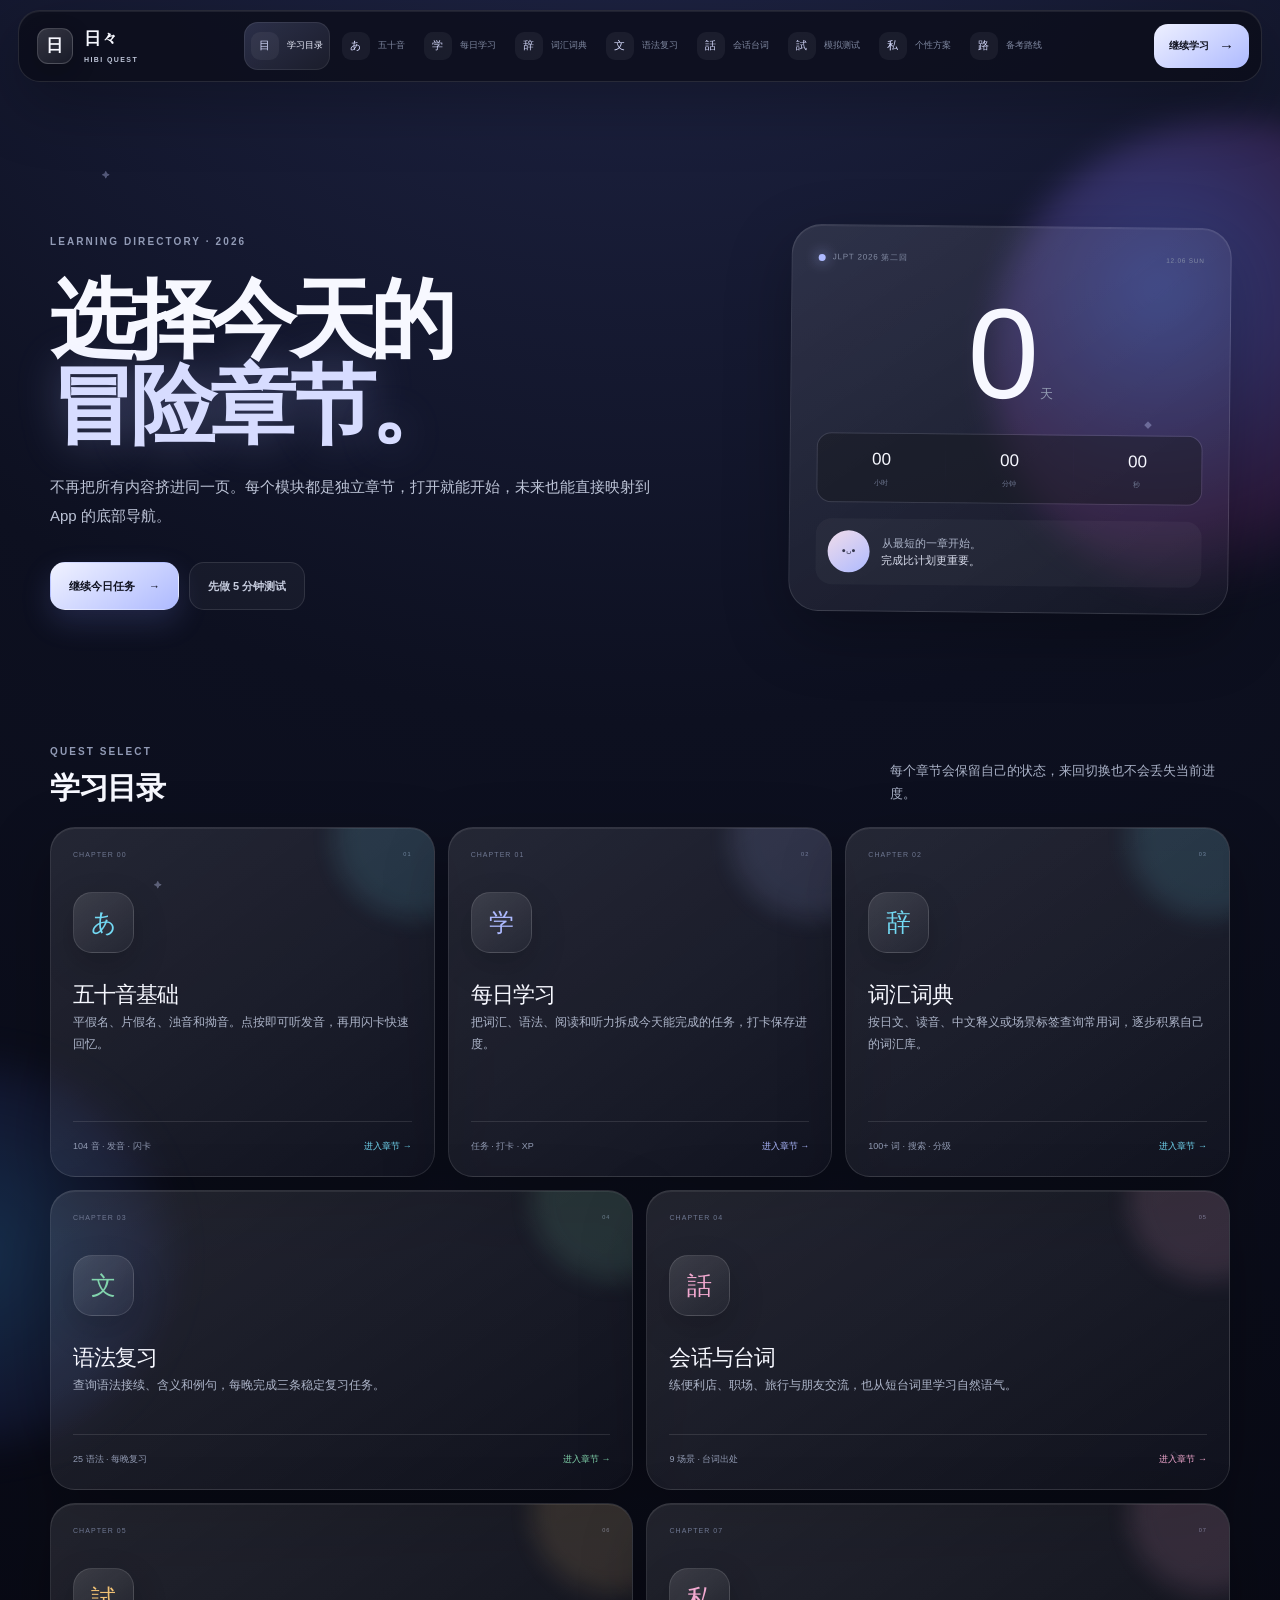
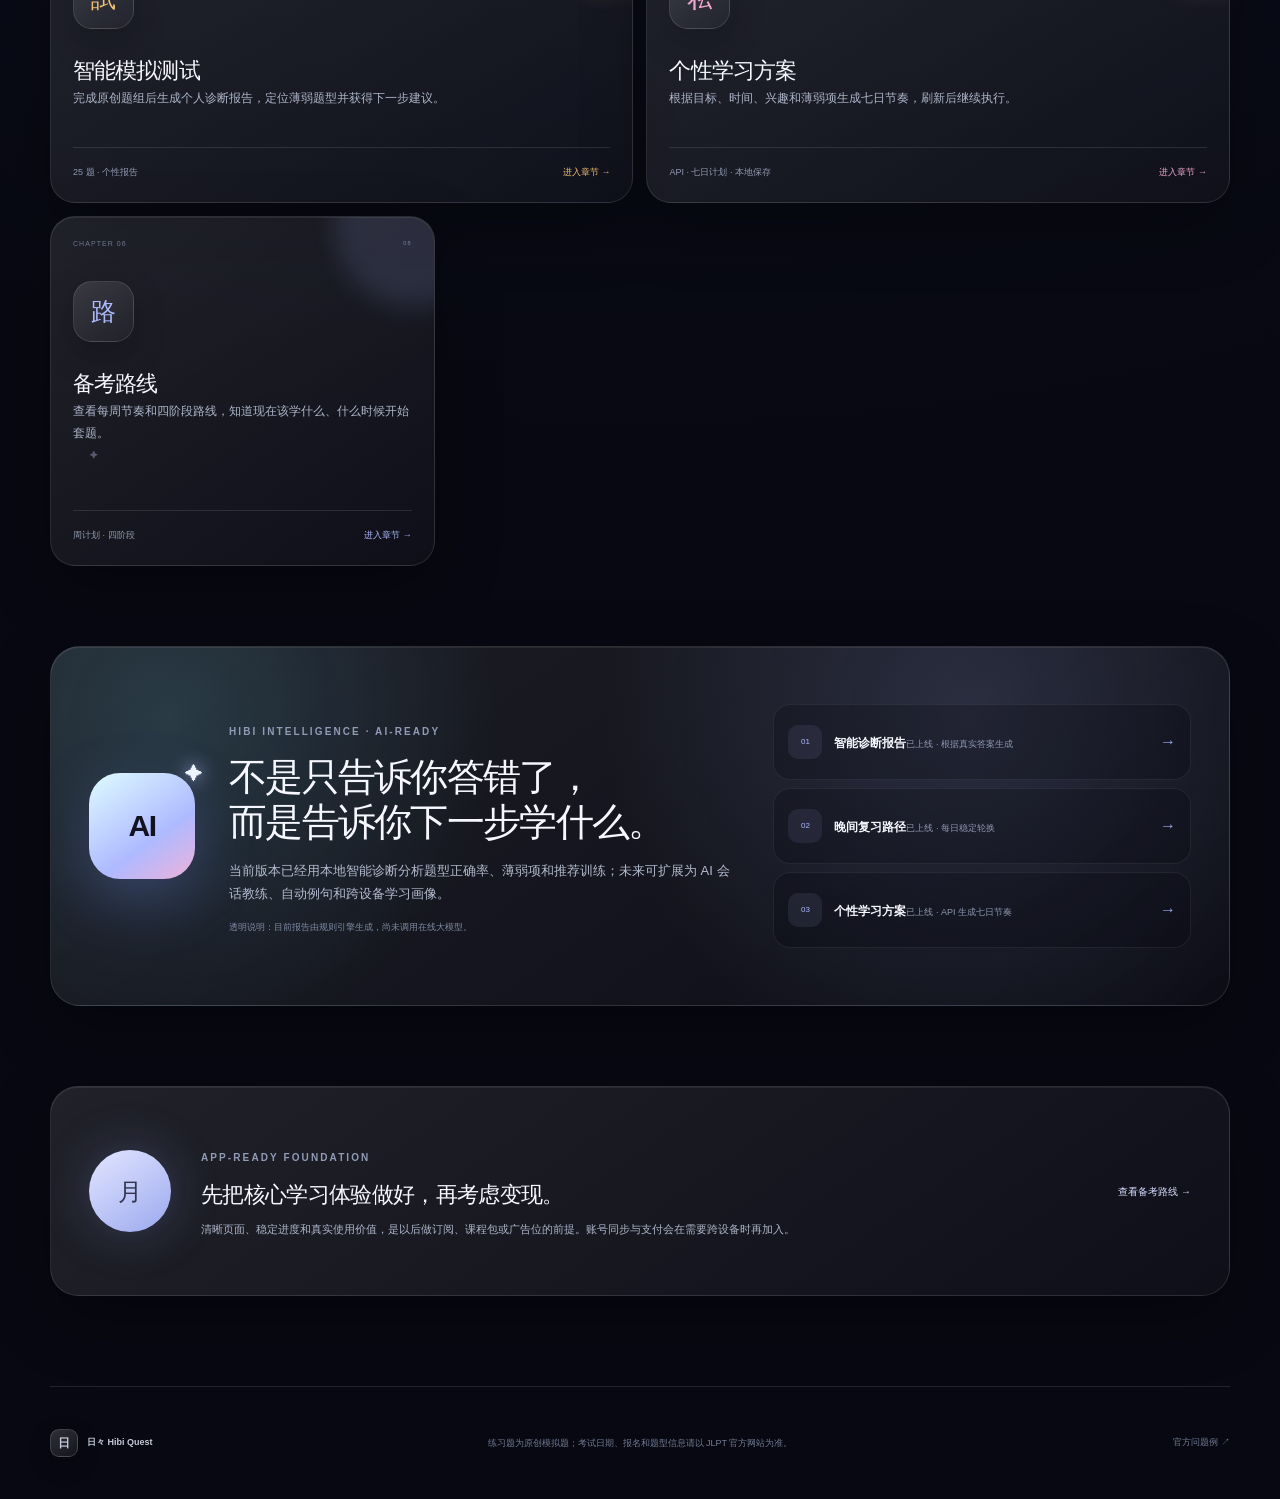
==== index.html @ 57a57fda "Publish Hibi Quest fallback site" ====
<!DOCTYPE html><html lang="zh-CN"><head><meta charSet="utf-8"/><meta name="viewport" content="width=device-width, initial-scale=1"/><link rel="stylesheet" href="/assets/index-ts3kGG-y.css" data-rsc-css-href="/assets/index-ts3kGG-y.css" data-precedence="vite-rsc/importer-resources"/><link rel="modulepreload" href="/assets/layout-segment-context-B-4ItVP4.js" crossorigin=""/><link rel="modulepreload" href="/assets/rolldown-runtime-S-ySWqyJ.js" crossorigin=""/><link rel="modulepreload" href="/assets/index-Bok7dRWv.js" crossorigin=""/><link rel="modulepreload" href="/assets/framework-CXnKph_e.js" crossorigin=""/><link rel="modulepreload" href="/assets/page-BzR98Isj.js" crossorigin=""/><link rel="modulepreload" href="/assets/app-shell-DrIMNizp.js" crossorigin=""/><title>日々 Hibi Quest — JLPT 学习冒险</title><meta name="description" content="AI-ready 多页面 JLPT 学习冒险：五十音、词汇词典、晚间语法、智能测试报告、会话与备考路线。"/><meta property="og:title" content="日々 Hibi Quest — JLPT 学习冒险"/><meta property="og:description" content="词汇词典、晚间语法和智能诊断报告，让每次学习都有下一步。"/><meta property="og:image" content="https://3073314960-prog.github.io/og-v2.png"/><meta property="og:image:width" content="1792"/><meta property="og:image:height" content="935"/><meta property="og:image:alt" content="日々 Hibi Quest 打卡 对话 合格"/><meta name="twitter:card" content="summary_large_image"/><meta name="twitter:title" content="日々 Hibi Quest — JLPT 学习冒险"/><meta name="twitter:description" content="词汇词典、晚间语法和智能诊断报告，让每次学习都有下一步。"/><meta name="twitter:image" content="https://3073314960-prog.github.io/og-v2.png"/><script>self.__VINEXT_RSC_PARAMS__={}</script><script>self.__VINEXT_RSC_NAV__={"pathname":"/","searchParams":[]}</script><link rel="modulepreload" href="/assets/index-Bok7dRWv.js" />
</head><body><main class="app-shell"><div class="sky-noise"></div><div class="ambient ambient-one"></div><div class="ambient ambient-two"></div><div class="petals" aria-hidden="true"><i>✦</i><i>◆</i><i>✦</i><i>◇</i><i>✦</i></div><header class="app-header glass"><a class="brand" href="/" aria-label="返回学习目录"><span class="brand-mark">日</span><span>日々 <small>HIBI QUEST</small></span></a><nav class="directory-nav" aria-label="学习目录"><a href="/" class="active" aria-current="page"><span>目</span><div><strong>学习目录</strong><small>Home</small></div></a><a href="/kana" class=""><span>あ</span><div><strong>五十音</strong><small>Kana</small></div></a><a href="/study" class=""><span>学</span><div><strong>每日学习</strong><small>Study</small></div></a><a href="/dictionary" class=""><span>辞</span><div><strong>词汇词典</strong><small>Dictionary</small></div></a><a href="/grammar" class=""><span>文</span><div><strong>语法复习</strong><small>Grammar</small></div></a><a href="/dialogue" class=""><span>話</span><div><strong>会话台词</strong><small>Dialogue</small></div></a><a href="/mock-test" class=""><span>試</span><div><strong>模拟测试</strong><small>Practice</small></div></a><a href="/profile" class=""><span>私</span><div><strong>个性方案</strong><small>My Plan</small></div></a><a href="/roadmap" class=""><span>路</span><div><strong>备考路线</strong><small>Roadmap</small></div></a></nav><a class="quick-start" href="/study">继续学习 <span>→</span></a></header><nav class="route-strip shell" aria-label="移动端学习目录"><a href="/" class="active" aria-current="page"><span>目</span>学习目录</a><a href="/kana" class=""><span>あ</span>五十音</a><a href="/study" class=""><span>学</span>每日学习</a><a href="/dictionary" class=""><span>辞</span>词汇词典</a><a href="/grammar" class=""><span>文</span>语法复习</a><a href="/dialogue" class=""><span>話</span>会话台词</a><a href="/mock-test" class=""><span>試</span>模拟测试</a><a href="/profile" class=""><span>私</span>个性方案</a><a href="/roadmap" class=""><span>路</span>备考路线</a></nav><div class="page-enter"><section class="directory-hero shell"><div class="directory-intro"><span class="kicker">LEARNING DIRECTORY · 2026</span><h1>选择今天的<br/><em>冒险章节。</em></h1><p>不再把所有内容挤进同一页。每个模块都是独立章节，打开就能开始，未来也能直接映射到 App 的底部导航。</p><div class="hero-actions"><a class="primary-action" href="/study">继续今日任务 <span>→</span></a><a class="secondary-action" href="/mock-test">先做 5 分钟测试</a></div></div><div class="directory-status glass"><div class="status-head"><span><i></i> JLPT 2026 第二回</span><small>12.06 SUN</small></div><div class="status-days"><strong>—</strong><span>天</span></div><div class="status-time"><span>—<small>小时</small></span><span>—<small>分钟</small></span><span>—<small>秒</small></span></div><div class="status-guide"><span class="mini-mascot">•ᴗ•</span><p>从最短的一章开始。<strong>完成比计划更重要。</strong></p></div></div></section><section class="module-directory shell" aria-labelledby="directory-title"><div class="section-title compact"><div><span class="kicker">QUEST SELECT</span><h2 id="directory-title">学习目录</h2></div><p>每个章节会保留自己的状态，来回切换也不会丢失当前进度。</p></div><div class="module-grid"><a class="module-card glass cyan" href="/kana"><div class="module-card-top"><span>CHAPTER 00</span><small>01</small></div><div class="module-icon">あ</div><h3>五十音基础</h3><p>平假名、片假名、浊音和拗音。点按即可听发音，再用闪卡快速回忆。</p><div class="module-meta"><span>104 音 · 发音 · 闪卡</span><i>进入章节 →</i></div></a><a class="module-card glass violet" href="/study"><div class="module-card-top"><span>CHAPTER 01</span><small>02</small></div><div class="module-icon">学</div><h3>每日学习</h3><p>把词汇、语法、阅读和听力拆成今天能完成的任务，打卡保存进度。</p><div class="module-meta"><span>任务 · 打卡 · XP</span><i>进入章节 →</i></div></a><a class="module-card glass cyan" href="/dictionary"><div class="module-card-top"><span>CHAPTER 02</span><small>03</small></div><div class="module-icon">辞</div><h3>词汇词典</h3><p>按日文、读音、中文释义或场景标签查询常用词，逐步积累自己的词汇库。</p><div class="module-meta"><span>100+ 词 · 搜索 · 分级</span><i>进入章节 →</i></div></a><a class="module-card glass green" href="/grammar"><div class="module-card-top"><span>CHAPTER 03</span><small>04</small></div><div class="module-icon">文</div><h3>语法复习</h3><p>查询语法接续、含义和例句，每晚完成三条稳定复习任务。</p><div class="module-meta"><span>25 语法 · 每晚复习</span><i>进入章节 →</i></div></a><a class="module-card glass pink" href="/dialogue"><div class="module-card-top"><span>CHAPTER 04</span><small>05</small></div><div class="module-icon">話</div><h3>会话与台词</h3><p>练便利店、职场、旅行与朋友交流，也从短台词里学习自然语气。</p><div class="module-meta"><span>9 场景 · 台词出处</span><i>进入章节 →</i></div></a><a class="module-card glass amber" href="/mock-test"><div class="module-card-top"><span>CHAPTER 05</span><small>06</small></div><div class="module-icon">試</div><h3>智能模拟测试</h3><p>完成原创题组后生成个人诊断报告，定位薄弱题型并获得下一步建议。</p><div class="module-meta"><span>25 题 · 个性报告</span><i>进入章节 →</i></div></a><a class="module-card glass pink" href="/profile"><div class="module-card-top"><span>CHAPTER 07</span><small>07</small></div><div class="module-icon">私</div><h3>个性学习方案</h3><p>根据目标、时间、兴趣和薄弱项生成七日节奏，刷新后继续执行。</p><div class="module-meta"><span>API · 七日计划 · 本地保存</span><i>进入章节 →</i></div></a><a class="module-card glass violet" href="/roadmap"><div class="module-card-top"><span>CHAPTER 06</span><small>08</small></div><div class="module-icon">路</div><h3>备考路线</h3><p>查看每周节奏和四阶段路线，知道现在该学什么、什么时候开始套题。</p><div class="module-meta"><span>周计划 · 四阶段</span><i>进入章节 →</i></div></a></div></section><section class="ai-promo shell glass"><div class="ai-orb"><span>AI</span><i>✦</i></div><div class="ai-promo-copy"><span class="kicker">HIBI INTELLIGENCE · AI-READY</span><h2>不是只告诉你答错了，<br/>而是告诉你下一步学什么。</h2><p>当前版本已经用本地智能诊断分析题型正确率、薄弱项和推荐训练；未来可扩展为 AI 会话教练、自动例句和跨设备学习画像。</p><small>透明说明：目前报告由规则引擎生成，尚未调用在线大模型。</small></div><div class="ai-feature-list"><a href="/mock-test"><span>01</span><div><strong>智能诊断报告</strong><small>已上线 · 根据真实答案生成</small></div><i>→</i></a><a href="/grammar"><span>02</span><div><strong>晚间复习路径</strong><small>已上线 · 每日稳定轮换</small></div><i>→</i></a><a href="/profile"><span>03</span><div><strong>个性学习方案</strong><small>已上线 · API 生成七日节奏</small></div><i>→</i></a></div></section><section class="home-note shell glass"><span class="note-orb">月</span><div><span class="kicker">APP-READY FOUNDATION</span><h2>先把核心学习体验做好，再考虑变现。</h2><p>清晰页面、稳定进度和真实使用价值，是以后做订阅、课程包或广告位的前提。账号同步与支付会在需要跨设备时再加入。</p></div><a href="/roadmap">查看备考路线 →</a></section></div><footer class="shell app-footer"><div><span class="brand-mark small">日</span><strong>日々 Hibi Quest</strong></div><p>练习题为原创模拟题；考试日期、报名和题型信息请以 JLPT 官方网站为准。</p><a href="https://www.jlpt.jp/samples/forlearners.html" target="_blank" rel="noreferrer">官方问题例 ↗</a></footer><nav class="mobile-nav glass" aria-label="移动端主导航"><a href="/" class="active" aria-current="page"><span>目</span>学习目录</a><a href="/study" class=""><span>学</span>学习</a><a href="/dictionary" class=""><span>辞</span>词汇词典</a><a href="/mock-test" class=""><span>試</span>模拟测试</a><a href="/profile" class=""><span>私</span>个性方案</a></nav></main><script id="_R_">import("/assets/index-Bok7dRWv.js")</script></body></html><script>self.__VINEXT_RSC_CHUNKS__=self.__VINEXT_RSC_CHUNKS__||[];self.__VINEXT_RSC_CHUNKS__.push("2:I[\"8c0f216c4604\",[],\"Children\",1]\n3:I[\"15c18cfaeeff\",[],\"LayoutSegmentProvider\",1]\n4:I[\"8c0f216c4604\",[],\"Slot\",1]\n5:I[\"593f344dc510\",[],\"RedirectBoundary\",1]\n:HL[\"/assets/index-ts3kGG-y.css\",\"style\"]\n")</script><script>self.__VINEXT_RSC_CHUNKS__=self.__VINEXT_RSC_CHUNKS__||[];self.__VINEXT_RSC_CHUNKS__.push("0:{\"__route\":\"route:/\",\"__interceptionContext\":null,\"__layoutIds\":[\"layout:/\"],\"__rootLayout\":\"/\",\"page:/\":\"$L1\",\"layout:/\":[[[[\"$\",\"link\",\"css:/assets/index-ts3kGG-y.css\",{\"rel\":\"stylesheet\",\"precedence\":\"vite-rsc/importer-resources\",\"href\":\"/assets/index-ts3kGG-y.css\",\"data-rsc-css-href\":\"/assets/index-ts3kGG-y.css\"}],\"$undefined\"],[\"$\",\"html\",null,{\"lang\":\"zh-CN\",\"children\":[\"$\",\"body\",null,{\"children\":[\"$\",\"$L2\",null,{}]}]}]],null],\"route:/\":[[[\"$\",\"meta\",null,{\"charSet\":\"utf-8\"}],[[\"$\",\"title\",\"0\",{\"children\":\"日々 Hibi Quest — JLPT 学习冒险\"}],[\"$\",\"meta\",\"1\",{\"name\":\"description\",\"content\":\"AI-ready 多页面 JLPT 学习冒险：五十音、词汇词典、晚间语法、智能测试报告、会话与备考路线。\"}],[\"$\",\"meta\",\"2\",{\"property\":\"og:title\",\"content\":\"日々 Hibi Quest — JLPT 学习冒险\"}],[\"$\",\"meta\",\"3\",{\"property\":\"og:description\",\"content\":\"词汇词典、晚间语法和智能诊断报告，让每次学习都有下一步。\"}],[\"$\",\"meta\",\"4\",{\"property\":\"og:image\",\"content\":\"https://3073314960-prog.github.io/og-v2.png\"}],[\"$\",\"meta\",\"5\",{\"property\":\"og:image:width\",\"content\":\"1792\"}],[\"$\",\"meta\",\"6\",{\"property\":\"og:image:height\",\"content\":\"935\"}],[\"$\",\"meta\",\"7\",{\"property\":\"og:image:alt\",\"content\":\"日々 Hibi Quest 打卡 对话 合格\"}],[\"$\",\"meta\",\"8\",{\"name\":\"twitter:card\",\"content\":\"summary_large_image\"}],[\"$\",\"meta\",\"9\",{\"name\":\"twitter:title\",\"content\":\"日々 Hibi Quest — JLPT 学习冒险\"}],[\"$\",\"meta\",\"10\",{\"name\":\"twitter:description\",\"content\":\"词汇词典、晚间语法和智能诊断报告，让每次学习都有下一步。\"}],[\"$\",\"meta\",\"11\",{\"name\":\"twitter:image\",\"content\":\"https://3073314960-prog.github.io/og-v2.png\"}]],[[\"$\",\"meta\",\"0\",{\"name\":\"viewport\",\"content\":\"width=device-width, initial-scale=1\"}]]],[\"$\",\"$L3\",null,{\"segmentMap\":{\"children\":[]},\"children\":[\"$\",\"$L4\",null,{\"id\":\"layout:/\",\"parallelSlots\":\"$undefined\",\"children\":[\"$\",\"$L5\",null,{\"children\":[\"$\",\"$L3\",null,{\"segmentMap\":{\"children\":[]},\"children\":[\"$\",\"$L4\",null,{\"id\":\"page:/\"}]}]}]}]}]],\"__layoutFlags\":{\"layout:/\":\"s\"},\"__artifactCompatibility\":{\"schemaVersion\":1,\"graphVersion\":\"app-route-graph:4uhn5s1wvoptc\",\"deploymentVersion\":\"4bef5d93-64ce-47a3-bd53-61d028681629\",\"appElementsSchemaVersion\":1,\"rscPayloadSchemaVersion\":1,\"rootBoundaryId\":\"/\",\"renderEpoch\":null}}\n")</script><script>self.__VINEXT_RSC_CHUNKS__=self.__VINEXT_RSC_CHUNKS__||[];self.__VINEXT_RSC_CHUNKS__.push("6:I[\"6efdf509a785\",[],\"default\",1]\n1:[\"$\",\"$L6\",null,{\"params\":\"$@7\",\"searchParams\":\"$@8\"}]\n")</script><script>self.__VINEXT_RSC_CHUNKS__=self.__VINEXT_RSC_CHUNKS__||[];self.__VINEXT_RSC_CHUNKS__.push("7:{}\n8:{}\n")</script><script>self.__VINEXT_RSC_DONE__=true</script>
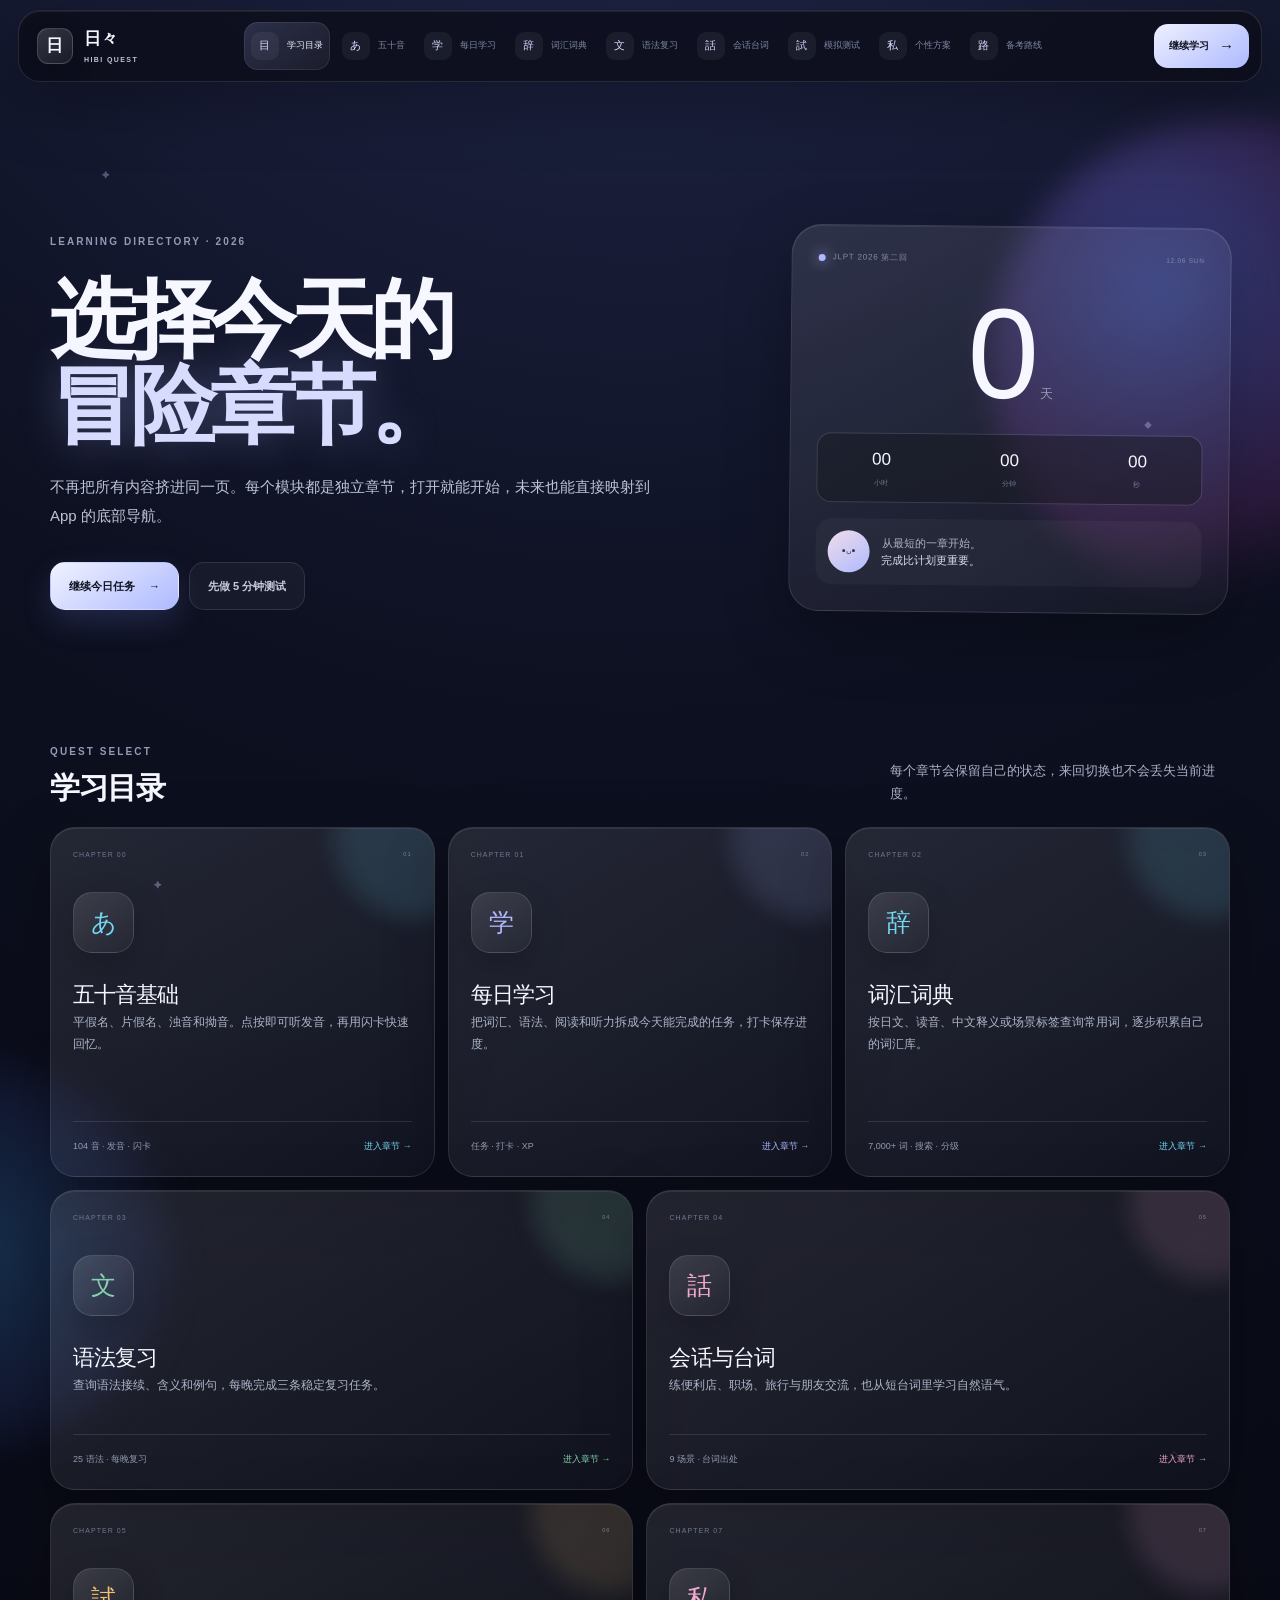
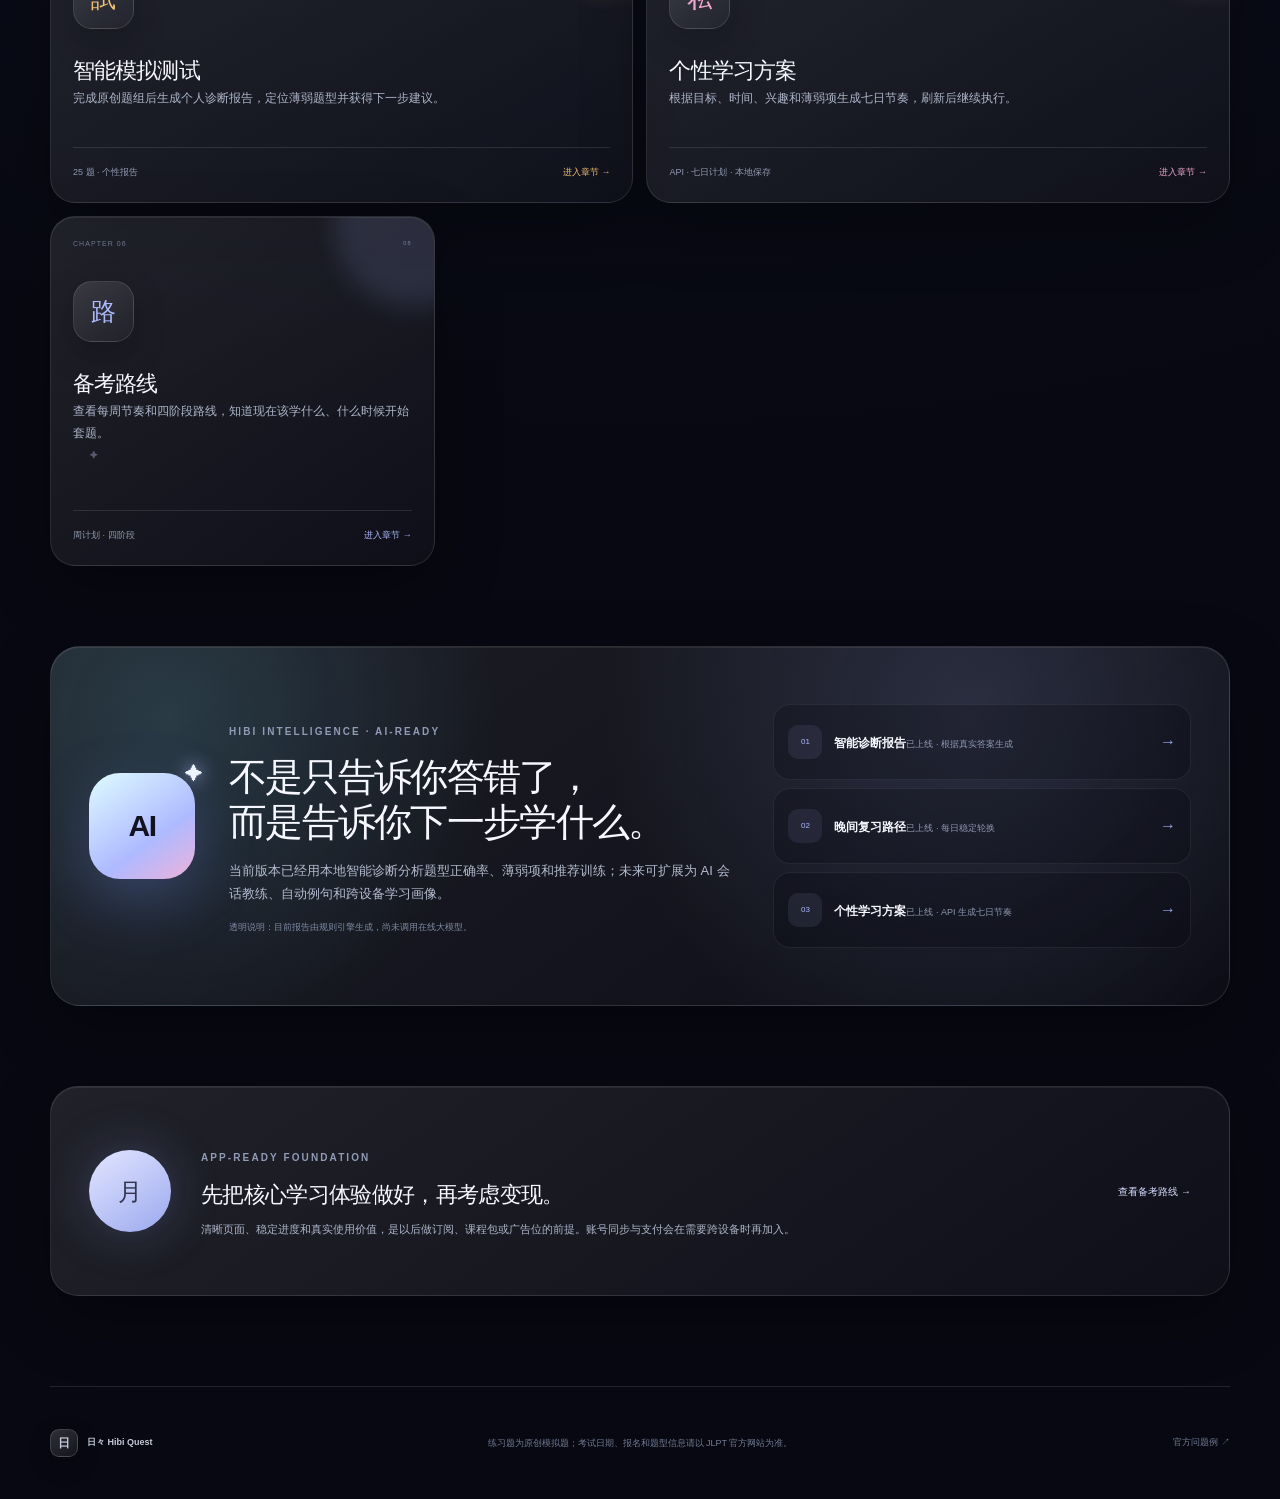
==== commit 2231dcae: "deploy: publish expanded vocabulary corpus" ====
--- a/index.html
+++ b/index.html
@@ -1,2 +1,2 @@
-<!DOCTYPE html><html lang="zh-CN"><head><meta charSet="utf-8"/><meta name="viewport" content="width=device-width, initial-scale=1"/><link rel="stylesheet" href="/assets/index-ts3kGG-y.css" data-rsc-css-href="/assets/index-ts3kGG-y.css" data-precedence="vite-rsc/importer-resources"/><link rel="modulepreload" href="/assets/layout-segment-context-B-4ItVP4.js" crossorigin=""/><link rel="modulepreload" href="/assets/rolldown-runtime-S-ySWqyJ.js" crossorigin=""/><link rel="modulepreload" href="/assets/index-Bok7dRWv.js" crossorigin=""/><link rel="modulepreload" href="/assets/framework-CXnKph_e.js" crossorigin=""/><link rel="modulepreload" href="/assets/page-BzR98Isj.js" crossorigin=""/><link rel="modulepreload" href="/assets/app-shell-DrIMNizp.js" crossorigin=""/><title>日々 Hibi Quest — JLPT 学习冒险</title><meta name="description" content="AI-ready 多页面 JLPT 学习冒险：五十音、词汇词典、晚间语法、智能测试报告、会话与备考路线。"/><meta property="og:title" content="日々 Hibi Quest — JLPT 学习冒险"/><meta property="og:description" content="词汇词典、晚间语法和智能诊断报告，让每次学习都有下一步。"/><meta property="og:image" content="https://3073314960-prog.github.io/og-v2.png"/><meta property="og:image:width" content="1792"/><meta property="og:image:height" content="935"/><meta property="og:image:alt" content="日々 Hibi Quest 打卡 对话 合格"/><meta name="twitter:card" content="summary_large_image"/><meta name="twitter:title" content="日々 Hibi Quest — JLPT 学习冒险"/><meta name="twitter:description" content="词汇词典、晚间语法和智能诊断报告，让每次学习都有下一步。"/><meta name="twitter:image" content="https://3073314960-prog.github.io/og-v2.png"/><script>self.__VINEXT_RSC_PARAMS__={}</script><script>self.__VINEXT_RSC_NAV__={"pathname":"/","searchParams":[]}</script><link rel="modulepreload" href="/assets/index-Bok7dRWv.js" />
-</head><body><main class="app-shell"><div class="sky-noise"></div><div class="ambient ambient-one"></div><div class="ambient ambient-two"></div><div class="petals" aria-hidden="true"><i>✦</i><i>◆</i><i>✦</i><i>◇</i><i>✦</i></div><header class="app-header glass"><a class="brand" href="/" aria-label="返回学习目录"><span class="brand-mark">日</span><span>日々 <small>HIBI QUEST</small></span></a><nav class="directory-nav" aria-label="学习目录"><a href="/" class="active" aria-current="page"><span>目</span><div><strong>学习目录</strong><small>Home</small></div></a><a href="/kana" class=""><span>あ</span><div><strong>五十音</strong><small>Kana</small></div></a><a href="/study" class=""><span>学</span><div><strong>每日学习</strong><small>Study</small></div></a><a href="/dictionary" class=""><span>辞</span><div><strong>词汇词典</strong><small>Dictionary</small></div></a><a href="/grammar" class=""><span>文</span><div><strong>语法复习</strong><small>Grammar</small></div></a><a href="/dialogue" class=""><span>話</span><div><strong>会话台词</strong><small>Dialogue</small></div></a><a href="/mock-test" class=""><span>試</span><div><strong>模拟测试</strong><small>Practice</small></div></a><a href="/profile" class=""><span>私</span><div><strong>个性方案</strong><small>My Plan</small></div></a><a href="/roadmap" class=""><span>路</span><div><strong>备考路线</strong><small>Roadmap</small></div></a></nav><a class="quick-start" href="/study">继续学习 <span>→</span></a></header><nav class="route-strip shell" aria-label="移动端学习目录"><a href="/" class="active" aria-current="page"><span>目</span>学习目录</a><a href="/kana" class=""><span>あ</span>五十音</a><a href="/study" class=""><span>学</span>每日学习</a><a href="/dictionary" class=""><span>辞</span>词汇词典</a><a href="/grammar" class=""><span>文</span>语法复习</a><a href="/dialogue" class=""><span>話</span>会话台词</a><a href="/mock-test" class=""><span>試</span>模拟测试</a><a href="/profile" class=""><span>私</span>个性方案</a><a href="/roadmap" class=""><span>路</span>备考路线</a></nav><div class="page-enter"><section class="directory-hero shell"><div class="directory-intro"><span class="kicker">LEARNING DIRECTORY · 2026</span><h1>选择今天的<br/><em>冒险章节。</em></h1><p>不再把所有内容挤进同一页。每个模块都是独立章节，打开就能开始，未来也能直接映射到 App 的底部导航。</p><div class="hero-actions"><a class="primary-action" href="/study">继续今日任务 <span>→</span></a><a class="secondary-action" href="/mock-test">先做 5 分钟测试</a></div></div><div class="directory-status glass"><div class="status-head"><span><i></i> JLPT 2026 第二回</span><small>12.06 SUN</small></div><div class="status-days"><strong>—</strong><span>天</span></div><div class="status-time"><span>—<small>小时</small></span><span>—<small>分钟</small></span><span>—<small>秒</small></span></div><div class="status-guide"><span class="mini-mascot">•ᴗ•</span><p>从最短的一章开始。<strong>完成比计划更重要。</strong></p></div></div></section><section class="module-directory shell" aria-labelledby="directory-title"><div class="section-title compact"><div><span class="kicker">QUEST SELECT</span><h2 id="directory-title">学习目录</h2></div><p>每个章节会保留自己的状态，来回切换也不会丢失当前进度。</p></div><div class="module-grid"><a class="module-card glass cyan" href="/kana"><div class="module-card-top"><span>CHAPTER 00</span><small>01</small></div><div class="module-icon">あ</div><h3>五十音基础</h3><p>平假名、片假名、浊音和拗音。点按即可听发音，再用闪卡快速回忆。</p><div class="module-meta"><span>104 音 · 发音 · 闪卡</span><i>进入章节 →</i></div></a><a class="module-card glass violet" href="/study"><div class="module-card-top"><span>CHAPTER 01</span><small>02</small></div><div class="module-icon">学</div><h3>每日学习</h3><p>把词汇、语法、阅读和听力拆成今天能完成的任务，打卡保存进度。</p><div class="module-meta"><span>任务 · 打卡 · XP</span><i>进入章节 →</i></div></a><a class="module-card glass cyan" href="/dictionary"><div class="module-card-top"><span>CHAPTER 02</span><small>03</small></div><div class="module-icon">辞</div><h3>词汇词典</h3><p>按日文、读音、中文释义或场景标签查询常用词，逐步积累自己的词汇库。</p><div class="module-meta"><span>100+ 词 · 搜索 · 分级</span><i>进入章节 →</i></div></a><a class="module-card glass green" href="/grammar"><div class="module-card-top"><span>CHAPTER 03</span><small>04</small></div><div class="module-icon">文</div><h3>语法复习</h3><p>查询语法接续、含义和例句，每晚完成三条稳定复习任务。</p><div class="module-meta"><span>25 语法 · 每晚复习</span><i>进入章节 →</i></div></a><a class="module-card glass pink" href="/dialogue"><div class="module-card-top"><span>CHAPTER 04</span><small>05</small></div><div class="module-icon">話</div><h3>会话与台词</h3><p>练便利店、职场、旅行与朋友交流，也从短台词里学习自然语气。</p><div class="module-meta"><span>9 场景 · 台词出处</span><i>进入章节 →</i></div></a><a class="module-card glass amber" href="/mock-test"><div class="module-card-top"><span>CHAPTER 05</span><small>06</small></div><div class="module-icon">試</div><h3>智能模拟测试</h3><p>完成原创题组后生成个人诊断报告，定位薄弱题型并获得下一步建议。</p><div class="module-meta"><span>25 题 · 个性报告</span><i>进入章节 →</i></div></a><a class="module-card glass pink" href="/profile"><div class="module-card-top"><span>CHAPTER 07</span><small>07</small></div><div class="module-icon">私</div><h3>个性学习方案</h3><p>根据目标、时间、兴趣和薄弱项生成七日节奏，刷新后继续执行。</p><div class="module-meta"><span>API · 七日计划 · 本地保存</span><i>进入章节 →</i></div></a><a class="module-card glass violet" href="/roadmap"><div class="module-card-top"><span>CHAPTER 06</span><small>08</small></div><div class="module-icon">路</div><h3>备考路线</h3><p>查看每周节奏和四阶段路线，知道现在该学什么、什么时候开始套题。</p><div class="module-meta"><span>周计划 · 四阶段</span><i>进入章节 →</i></div></a></div></section><section class="ai-promo shell glass"><div class="ai-orb"><span>AI</span><i>✦</i></div><div class="ai-promo-copy"><span class="kicker">HIBI INTELLIGENCE · AI-READY</span><h2>不是只告诉你答错了，<br/>而是告诉你下一步学什么。</h2><p>当前版本已经用本地智能诊断分析题型正确率、薄弱项和推荐训练；未来可扩展为 AI 会话教练、自动例句和跨设备学习画像。</p><small>透明说明：目前报告由规则引擎生成，尚未调用在线大模型。</small></div><div class="ai-feature-list"><a href="/mock-test"><span>01</span><div><strong>智能诊断报告</strong><small>已上线 · 根据真实答案生成</small></div><i>→</i></a><a href="/grammar"><span>02</span><div><strong>晚间复习路径</strong><small>已上线 · 每日稳定轮换</small></div><i>→</i></a><a href="/profile"><span>03</span><div><strong>个性学习方案</strong><small>已上线 · API 生成七日节奏</small></div><i>→</i></a></div></section><section class="home-note shell glass"><span class="note-orb">月</span><div><span class="kicker">APP-READY FOUNDATION</span><h2>先把核心学习体验做好，再考虑变现。</h2><p>清晰页面、稳定进度和真实使用价值，是以后做订阅、课程包或广告位的前提。账号同步与支付会在需要跨设备时再加入。</p></div><a href="/roadmap">查看备考路线 →</a></section></div><footer class="shell app-footer"><div><span class="brand-mark small">日</span><strong>日々 Hibi Quest</strong></div><p>练习题为原创模拟题；考试日期、报名和题型信息请以 JLPT 官方网站为准。</p><a href="https://www.jlpt.jp/samples/forlearners.html" target="_blank" rel="noreferrer">官方问题例 ↗</a></footer><nav class="mobile-nav glass" aria-label="移动端主导航"><a href="/" class="active" aria-current="page"><span>目</span>学习目录</a><a href="/study" class=""><span>学</span>学习</a><a href="/dictionary" class=""><span>辞</span>词汇词典</a><a href="/mock-test" class=""><span>試</span>模拟测试</a><a href="/profile" class=""><span>私</span>个性方案</a></nav></main><script id="_R_">import("/assets/index-Bok7dRWv.js")</script></body></html><script>self.__VINEXT_RSC_CHUNKS__=self.__VINEXT_RSC_CHUNKS__||[];self.__VINEXT_RSC_CHUNKS__.push("2:I[\"8c0f216c4604\",[],\"Children\",1]\n3:I[\"15c18cfaeeff\",[],\"LayoutSegmentProvider\",1]\n4:I[\"8c0f216c4604\",[],\"Slot\",1]\n5:I[\"593f344dc510\",[],\"RedirectBoundary\",1]\n:HL[\"/assets/index-ts3kGG-y.css\",\"style\"]\n")</script><script>self.__VINEXT_RSC_CHUNKS__=self.__VINEXT_RSC_CHUNKS__||[];self.__VINEXT_RSC_CHUNKS__.push("0:{\"__route\":\"route:/\",\"__interceptionContext\":null,\"__layoutIds\":[\"layout:/\"],\"__rootLayout\":\"/\",\"page:/\":\"$L1\",\"layout:/\":[[[[\"$\",\"link\",\"css:/assets/index-ts3kGG-y.css\",{\"rel\":\"stylesheet\",\"precedence\":\"vite-rsc/importer-resources\",\"href\":\"/assets/index-ts3kGG-y.css\",\"data-rsc-css-href\":\"/assets/index-ts3kGG-y.css\"}],\"$undefined\"],[\"$\",\"html\",null,{\"lang\":\"zh-CN\",\"children\":[\"$\",\"body\",null,{\"children\":[\"$\",\"$L2\",null,{}]}]}]],null],\"route:/\":[[[\"$\",\"meta\",null,{\"charSet\":\"utf-8\"}],[[\"$\",\"title\",\"0\",{\"children\":\"日々 Hibi Quest — JLPT 学习冒险\"}],[\"$\",\"meta\",\"1\",{\"name\":\"description\",\"content\":\"AI-ready 多页面 JLPT 学习冒险：五十音、词汇词典、晚间语法、智能测试报告、会话与备考路线。\"}],[\"$\",\"meta\",\"2\",{\"property\":\"og:title\",\"content\":\"日々 Hibi Quest — JLPT 学习冒险\"}],[\"$\",\"meta\",\"3\",{\"property\":\"og:description\",\"content\":\"词汇词典、晚间语法和智能诊断报告，让每次学习都有下一步。\"}],[\"$\",\"meta\",\"4\",{\"property\":\"og:image\",\"content\":\"https://3073314960-prog.github.io/og-v2.png\"}],[\"$\",\"meta\",\"5\",{\"property\":\"og:image:width\",\"content\":\"1792\"}],[\"$\",\"meta\",\"6\",{\"property\":\"og:image:height\",\"content\":\"935\"}],[\"$\",\"meta\",\"7\",{\"property\":\"og:image:alt\",\"content\":\"日々 Hibi Quest 打卡 对话 合格\"}],[\"$\",\"meta\",\"8\",{\"name\":\"twitter:card\",\"content\":\"summary_large_image\"}],[\"$\",\"meta\",\"9\",{\"name\":\"twitter:title\",\"content\":\"日々 Hibi Quest — JLPT 学习冒险\"}],[\"$\",\"meta\",\"10\",{\"name\":\"twitter:description\",\"content\":\"词汇词典、晚间语法和智能诊断报告，让每次学习都有下一步。\"}],[\"$\",\"meta\",\"11\",{\"name\":\"twitter:image\",\"content\":\"https://3073314960-prog.github.io/og-v2.png\"}]],[[\"$\",\"meta\",\"0\",{\"name\":\"viewport\",\"content\":\"width=device-width, initial-scale=1\"}]]],[\"$\",\"$L3\",null,{\"segmentMap\":{\"children\":[]},\"children\":[\"$\",\"$L4\",null,{\"id\":\"layout:/\",\"parallelSlots\":\"$undefined\",\"children\":[\"$\",\"$L5\",null,{\"children\":[\"$\",\"$L3\",null,{\"segmentMap\":{\"children\":[]},\"children\":[\"$\",\"$L4\",null,{\"id\":\"page:/\"}]}]}]}]}]],\"__layoutFlags\":{\"layout:/\":\"s\"},\"__artifactCompatibility\":{\"schemaVersion\":1,\"graphVersion\":\"app-route-graph:4uhn5s1wvoptc\",\"deploymentVersion\":\"4bef5d93-64ce-47a3-bd53-61d028681629\",\"appElementsSchemaVersion\":1,\"rscPayloadSchemaVersion\":1,\"rootBoundaryId\":\"/\",\"renderEpoch\":null}}\n")</script><script>self.__VINEXT_RSC_CHUNKS__=self.__VINEXT_RSC_CHUNKS__||[];self.__VINEXT_RSC_CHUNKS__.push("6:I[\"6efdf509a785\",[],\"default\",1]\n1:[\"$\",\"$L6\",null,{\"params\":\"$@7\",\"searchParams\":\"$@8\"}]\n")</script><script>self.__VINEXT_RSC_CHUNKS__=self.__VINEXT_RSC_CHUNKS__||[];self.__VINEXT_RSC_CHUNKS__.push("7:{}\n8:{}\n")</script><script>self.__VINEXT_RSC_DONE__=true</script>+<!DOCTYPE html><html lang="zh-CN"><head><meta charSet="utf-8"/><meta name="viewport" content="width=device-width, initial-scale=1"/><link rel="stylesheet" href="/assets/index-BAqPk4as.css" data-rsc-css-href="/assets/index-BAqPk4as.css" data-precedence="vite-rsc/importer-resources"/><link rel="modulepreload" href="/assets/layout-segment-context-Be6h0jcg.js" crossorigin=""/><link rel="modulepreload" href="/assets/rolldown-runtime-S-ySWqyJ.js" crossorigin=""/><link rel="modulepreload" href="/assets/index-ffDQ_qYt.js" crossorigin=""/><link rel="modulepreload" href="/assets/framework-CXnKph_e.js" crossorigin=""/><link rel="modulepreload" href="/assets/page-DkM0OsPr.js" crossorigin=""/><link rel="modulepreload" href="/assets/app-shell-DrIMNizp.js" crossorigin=""/><title>日々 Hibi Quest — JLPT 学习冒险</title><meta name="description" content="AI-ready 多页面 JLPT 学习冒险：五十音、词汇词典、晚间语法、智能测试报告、会话与备考路线。"/><meta property="og:title" content="日々 Hibi Quest — JLPT 学习冒险"/><meta property="og:description" content="词汇词典、晚间语法和智能诊断报告，让每次学习都有下一步。"/><meta property="og:image" content="https://3073314960-prog.github.io/og-v2.png"/><meta property="og:image:width" content="1792"/><meta property="og:image:height" content="935"/><meta property="og:image:alt" content="日々 Hibi Quest 打卡 对话 合格"/><meta name="twitter:card" content="summary_large_image"/><meta name="twitter:title" content="日々 Hibi Quest — JLPT 学习冒险"/><meta name="twitter:description" content="词汇词典、晚间语法和智能诊断报告，让每次学习都有下一步。"/><meta name="twitter:image" content="https://3073314960-prog.github.io/og-v2.png"/><script>self.__VINEXT_RSC_PARAMS__={}</script><script>self.__VINEXT_RSC_NAV__={"pathname":"/","searchParams":[]}</script><link rel="modulepreload" href="/assets/index-ffDQ_qYt.js" />
+</head><body><main class="app-shell"><div class="sky-noise"></div><div class="ambient ambient-one"></div><div class="ambient ambient-two"></div><div class="petals" aria-hidden="true"><i>✦</i><i>◆</i><i>✦</i><i>◇</i><i>✦</i></div><header class="app-header glass"><a class="brand" href="/" aria-label="返回学习目录"><span class="brand-mark">日</span><span>日々 <small>HIBI QUEST</small></span></a><nav class="directory-nav" aria-label="学习目录"><a href="/" class="active" aria-current="page"><span>目</span><div><strong>学习目录</strong><small>Home</small></div></a><a href="/kana" class=""><span>あ</span><div><strong>五十音</strong><small>Kana</small></div></a><a href="/study" class=""><span>学</span><div><strong>每日学习</strong><small>Study</small></div></a><a href="/dictionary" class=""><span>辞</span><div><strong>词汇词典</strong><small>Dictionary</small></div></a><a href="/grammar" class=""><span>文</span><div><strong>语法复习</strong><small>Grammar</small></div></a><a href="/dialogue" class=""><span>話</span><div><strong>会话台词</strong><small>Dialogue</small></div></a><a href="/mock-test" class=""><span>試</span><div><strong>模拟测试</strong><small>Practice</small></div></a><a href="/profile" class=""><span>私</span><div><strong>个性方案</strong><small>My Plan</small></div></a><a href="/roadmap" class=""><span>路</span><div><strong>备考路线</strong><small>Roadmap</small></div></a></nav><a class="quick-start" href="/study">继续学习 <span>→</span></a></header><nav class="route-strip shell" aria-label="移动端学习目录"><a href="/" class="active" aria-current="page"><span>目</span>学习目录</a><a href="/kana" class=""><span>あ</span>五十音</a><a href="/study" class=""><span>学</span>每日学习</a><a href="/dictionary" class=""><span>辞</span>词汇词典</a><a href="/grammar" class=""><span>文</span>语法复习</a><a href="/dialogue" class=""><span>話</span>会话台词</a><a href="/mock-test" class=""><span>試</span>模拟测试</a><a href="/profile" class=""><span>私</span>个性方案</a><a href="/roadmap" class=""><span>路</span>备考路线</a></nav><div class="page-enter"><section class="directory-hero shell"><div class="directory-intro"><span class="kicker">LEARNING DIRECTORY · 2026</span><h1>选择今天的<br/><em>冒险章节。</em></h1><p>不再把所有内容挤进同一页。每个模块都是独立章节，打开就能开始，未来也能直接映射到 App 的底部导航。</p><div class="hero-actions"><a class="primary-action" href="/study">继续今日任务 <span>→</span></a><a class="secondary-action" href="/mock-test">先做 5 分钟测试</a></div></div><div class="directory-status glass"><div class="status-head"><span><i></i> JLPT 2026 第二回</span><small>12.06 SUN</small></div><div class="status-days"><strong>—</strong><span>天</span></div><div class="status-time"><span>—<small>小时</small></span><span>—<small>分钟</small></span><span>—<small>秒</small></span></div><div class="status-guide"><span class="mini-mascot">•ᴗ•</span><p>从最短的一章开始。<strong>完成比计划更重要。</strong></p></div></div></section><section class="module-directory shell" aria-labelledby="directory-title"><div class="section-title compact"><div><span class="kicker">QUEST SELECT</span><h2 id="directory-title">学习目录</h2></div><p>每个章节会保留自己的状态，来回切换也不会丢失当前进度。</p></div><div class="module-grid"><a class="module-card glass cyan" href="/kana"><div class="module-card-top"><span>CHAPTER 00</span><small>01</small></div><div class="module-icon">あ</div><h3>五十音基础</h3><p>平假名、片假名、浊音和拗音。点按即可听发音，再用闪卡快速回忆。</p><div class="module-meta"><span>104 音 · 发音 · 闪卡</span><i>进入章节 →</i></div></a><a class="module-card glass violet" href="/study"><div class="module-card-top"><span>CHAPTER 01</span><small>02</small></div><div class="module-icon">学</div><h3>每日学习</h3><p>把词汇、语法、阅读和听力拆成今天能完成的任务，打卡保存进度。</p><div class="module-meta"><span>任务 · 打卡 · XP</span><i>进入章节 →</i></div></a><a class="module-card glass cyan" href="/dictionary"><div class="module-card-top"><span>CHAPTER 02</span><small>03</small></div><div class="module-icon">辞</div><h3>词汇词典</h3><p>按日文、读音、中文释义或场景标签查询常用词，逐步积累自己的词汇库。</p><div class="module-meta"><span>7,000+ 词 · 搜索 · 分级</span><i>进入章节 →</i></div></a><a class="module-card glass green" href="/grammar"><div class="module-card-top"><span>CHAPTER 03</span><small>04</small></div><div class="module-icon">文</div><h3>语法复习</h3><p>查询语法接续、含义和例句，每晚完成三条稳定复习任务。</p><div class="module-meta"><span>25 语法 · 每晚复习</span><i>进入章节 →</i></div></a><a class="module-card glass pink" href="/dialogue"><div class="module-card-top"><span>CHAPTER 04</span><small>05</small></div><div class="module-icon">話</div><h3>会话与台词</h3><p>练便利店、职场、旅行与朋友交流，也从短台词里学习自然语气。</p><div class="module-meta"><span>9 场景 · 台词出处</span><i>进入章节 →</i></div></a><a class="module-card glass amber" href="/mock-test"><div class="module-card-top"><span>CHAPTER 05</span><small>06</small></div><div class="module-icon">試</div><h3>智能模拟测试</h3><p>完成原创题组后生成个人诊断报告，定位薄弱题型并获得下一步建议。</p><div class="module-meta"><span>25 题 · 个性报告</span><i>进入章节 →</i></div></a><a class="module-card glass pink" href="/profile"><div class="module-card-top"><span>CHAPTER 07</span><small>07</small></div><div class="module-icon">私</div><h3>个性学习方案</h3><p>根据目标、时间、兴趣和薄弱项生成七日节奏，刷新后继续执行。</p><div class="module-meta"><span>API · 七日计划 · 本地保存</span><i>进入章节 →</i></div></a><a class="module-card glass violet" href="/roadmap"><div class="module-card-top"><span>CHAPTER 06</span><small>08</small></div><div class="module-icon">路</div><h3>备考路线</h3><p>查看每周节奏和四阶段路线，知道现在该学什么、什么时候开始套题。</p><div class="module-meta"><span>周计划 · 四阶段</span><i>进入章节 →</i></div></a></div></section><section class="ai-promo shell glass"><div class="ai-orb"><span>AI</span><i>✦</i></div><div class="ai-promo-copy"><span class="kicker">HIBI INTELLIGENCE · AI-READY</span><h2>不是只告诉你答错了，<br/>而是告诉你下一步学什么。</h2><p>当前版本已经用本地智能诊断分析题型正确率、薄弱项和推荐训练；未来可扩展为 AI 会话教练、自动例句和跨设备学习画像。</p><small>透明说明：目前报告由规则引擎生成，尚未调用在线大模型。</small></div><div class="ai-feature-list"><a href="/mock-test"><span>01</span><div><strong>智能诊断报告</strong><small>已上线 · 根据真实答案生成</small></div><i>→</i></a><a href="/grammar"><span>02</span><div><strong>晚间复习路径</strong><small>已上线 · 每日稳定轮换</small></div><i>→</i></a><a href="/profile"><span>03</span><div><strong>个性学习方案</strong><small>已上线 · API 生成七日节奏</small></div><i>→</i></a></div></section><section class="home-note shell glass"><span class="note-orb">月</span><div><span class="kicker">APP-READY FOUNDATION</span><h2>先把核心学习体验做好，再考虑变现。</h2><p>清晰页面、稳定进度和真实使用价值，是以后做订阅、课程包或广告位的前提。账号同步与支付会在需要跨设备时再加入。</p></div><a href="/roadmap">查看备考路线 →</a></section></div><footer class="shell app-footer"><div><span class="brand-mark small">日</span><strong>日々 Hibi Quest</strong></div><p>练习题为原创模拟题；考试日期、报名和题型信息请以 JLPT 官方网站为准。</p><a href="https://www.jlpt.jp/samples/forlearners.html" target="_blank" rel="noreferrer">官方问题例 ↗</a></footer><nav class="mobile-nav glass" aria-label="移动端主导航"><a href="/" class="active" aria-current="page"><span>目</span>学习目录</a><a href="/study" class=""><span>学</span>学习</a><a href="/dictionary" class=""><span>辞</span>词汇词典</a><a href="/mock-test" class=""><span>試</span>模拟测试</a><a href="/profile" class=""><span>私</span>个性方案</a></nav></main><script id="_R_">import("/assets/index-ffDQ_qYt.js")</script></body></html><script>self.__VINEXT_RSC_CHUNKS__=self.__VINEXT_RSC_CHUNKS__||[];self.__VINEXT_RSC_CHUNKS__.push("2:I[\"8c0f216c4604\",[],\"Children\",1]\n3:I[\"15c18cfaeeff\",[],\"LayoutSegmentProvider\",1]\n4:I[\"8c0f216c4604\",[],\"Slot\",1]\n5:I[\"593f344dc510\",[],\"RedirectBoundary\",1]\n:HL[\"/assets/index-BAqPk4as.css\",\"style\"]\n")</script><script>self.__VINEXT_RSC_CHUNKS__=self.__VINEXT_RSC_CHUNKS__||[];self.__VINEXT_RSC_CHUNKS__.push("0:{\"__route\":\"route:/\",\"__interceptionContext\":null,\"__layoutIds\":[\"layout:/\"],\"__rootLayout\":\"/\",\"page:/\":\"$L1\",\"layout:/\":[[[[\"$\",\"link\",\"css:/assets/index-BAqPk4as.css\",{\"rel\":\"stylesheet\",\"precedence\":\"vite-rsc/importer-resources\",\"href\":\"/assets/index-BAqPk4as.css\",\"data-rsc-css-href\":\"/assets/index-BAqPk4as.css\"}],\"$undefined\"],[\"$\",\"html\",null,{\"lang\":\"zh-CN\",\"children\":[\"$\",\"body\",null,{\"children\":[\"$\",\"$L2\",null,{}]}]}]],null],\"route:/\":[[[\"$\",\"meta\",null,{\"charSet\":\"utf-8\"}],[[\"$\",\"title\",\"0\",{\"children\":\"日々 Hibi Quest — JLPT 学习冒险\"}],[\"$\",\"meta\",\"1\",{\"name\":\"description\",\"content\":\"AI-ready 多页面 JLPT 学习冒险：五十音、词汇词典、晚间语法、智能测试报告、会话与备考路线。\"}],[\"$\",\"meta\",\"2\",{\"property\":\"og:title\",\"content\":\"日々 Hibi Quest — JLPT 学习冒险\"}],[\"$\",\"meta\",\"3\",{\"property\":\"og:description\",\"content\":\"词汇词典、晚间语法和智能诊断报告，让每次学习都有下一步。\"}],[\"$\",\"meta\",\"4\",{\"property\":\"og:image\",\"content\":\"https://3073314960-prog.github.io/og-v2.png\"}],[\"$\",\"meta\",\"5\",{\"property\":\"og:image:width\",\"content\":\"1792\"}],[\"$\",\"meta\",\"6\",{\"property\":\"og:image:height\",\"content\":\"935\"}],[\"$\",\"meta\",\"7\",{\"property\":\"og:image:alt\",\"content\":\"日々 Hibi Quest 打卡 对话 合格\"}],[\"$\",\"meta\",\"8\",{\"name\":\"twitter:card\",\"content\":\"summary_large_image\"}],[\"$\",\"meta\",\"9\",{\"name\":\"twitter:title\",\"content\":\"日々 Hibi Quest — JLPT 学习冒险\"}],[\"$\",\"meta\",\"10\",{\"name\":\"twitter:description\",\"content\":\"词汇词典、晚间语法和智能诊断报告，让每次学习都有下一步。\"}],[\"$\",\"meta\",\"11\",{\"name\":\"twitter:image\",\"content\":\"https://3073314960-prog.github.io/og-v2.png\"}]],[[\"$\",\"meta\",\"0\",{\"name\":\"viewport\",\"content\":\"width=device-width, initial-scale=1\"}]]],[\"$\",\"$L3\",null,{\"segmentMap\":{\"children\":[]},\"children\":[\"$\",\"$L4\",null,{\"id\":\"layout:/\",\"parallelSlots\":\"$undefined\",\"children\":[\"$\",\"$L5\",null,{\"children\":[\"$\",\"$L3\",null,{\"segmentMap\":{\"children\":[]},\"children\":[\"$\",\"$L4\",null,{\"id\":\"page:/\"}]}]}]}]}]],\"__layoutFlags\":{\"layout:/\":\"s\"},\"__artifactCompatibility\":{\"schemaVersion\":1,\"graphVersion\":\"app-route-graph:4uhn5s1wvoptc\",\"deploymentVersion\":\"af94815e-32fd-4ca4-915e-12408e1dac96\",\"appElementsSchemaVersion\":1,\"rscPayloadSchemaVersion\":1,\"rootBoundaryId\":\"/\",\"renderEpoch\":null}}\n")</script><script>self.__VINEXT_RSC_CHUNKS__=self.__VINEXT_RSC_CHUNKS__||[];self.__VINEXT_RSC_CHUNKS__.push("6:I[\"6efdf509a785\",[],\"default\",1]\n1:[\"$\",\"$L6\",null,{\"params\":\"$@7\",\"searchParams\":\"$@8\"}]\n")</script><script>self.__VINEXT_RSC_CHUNKS__=self.__VINEXT_RSC_CHUNKS__||[];self.__VINEXT_RSC_CHUNKS__.push("7:{}\n8:{}\n")</script><script>self.__VINEXT_RSC_DONE__=true</script>
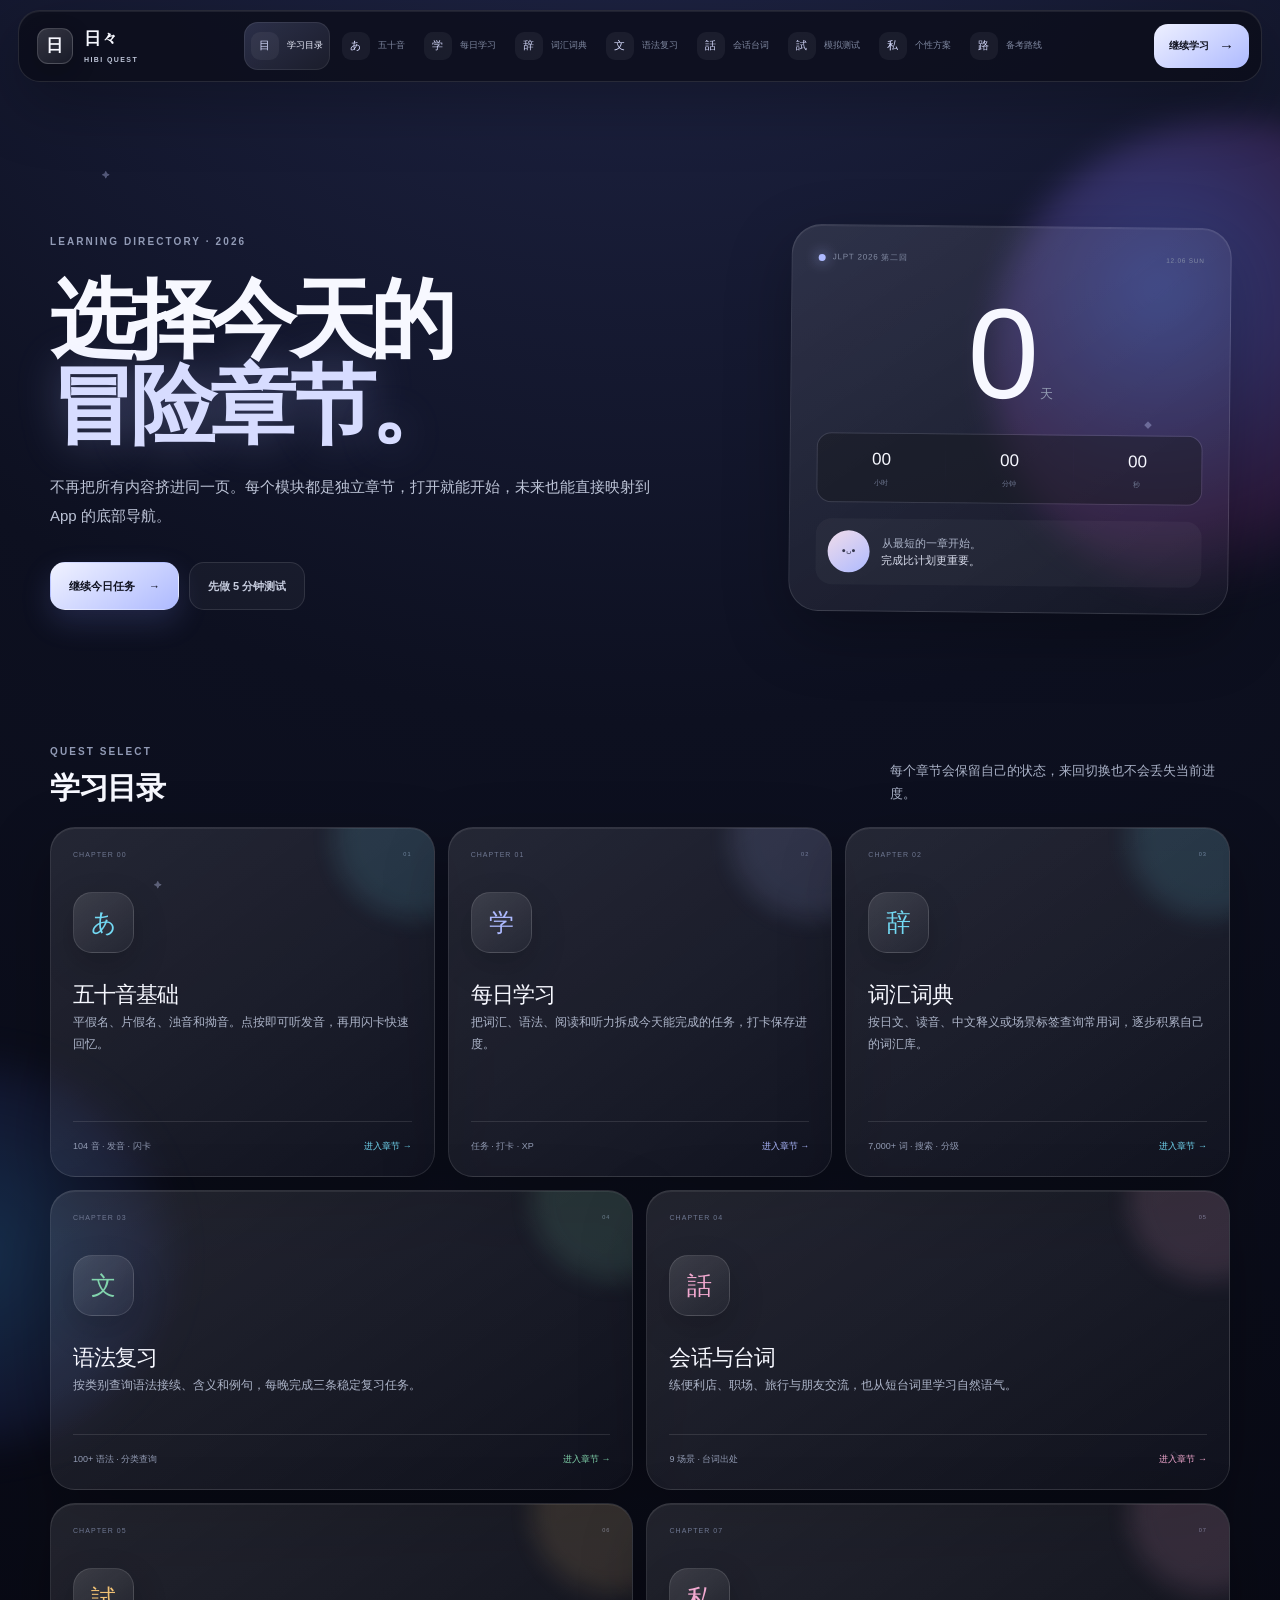
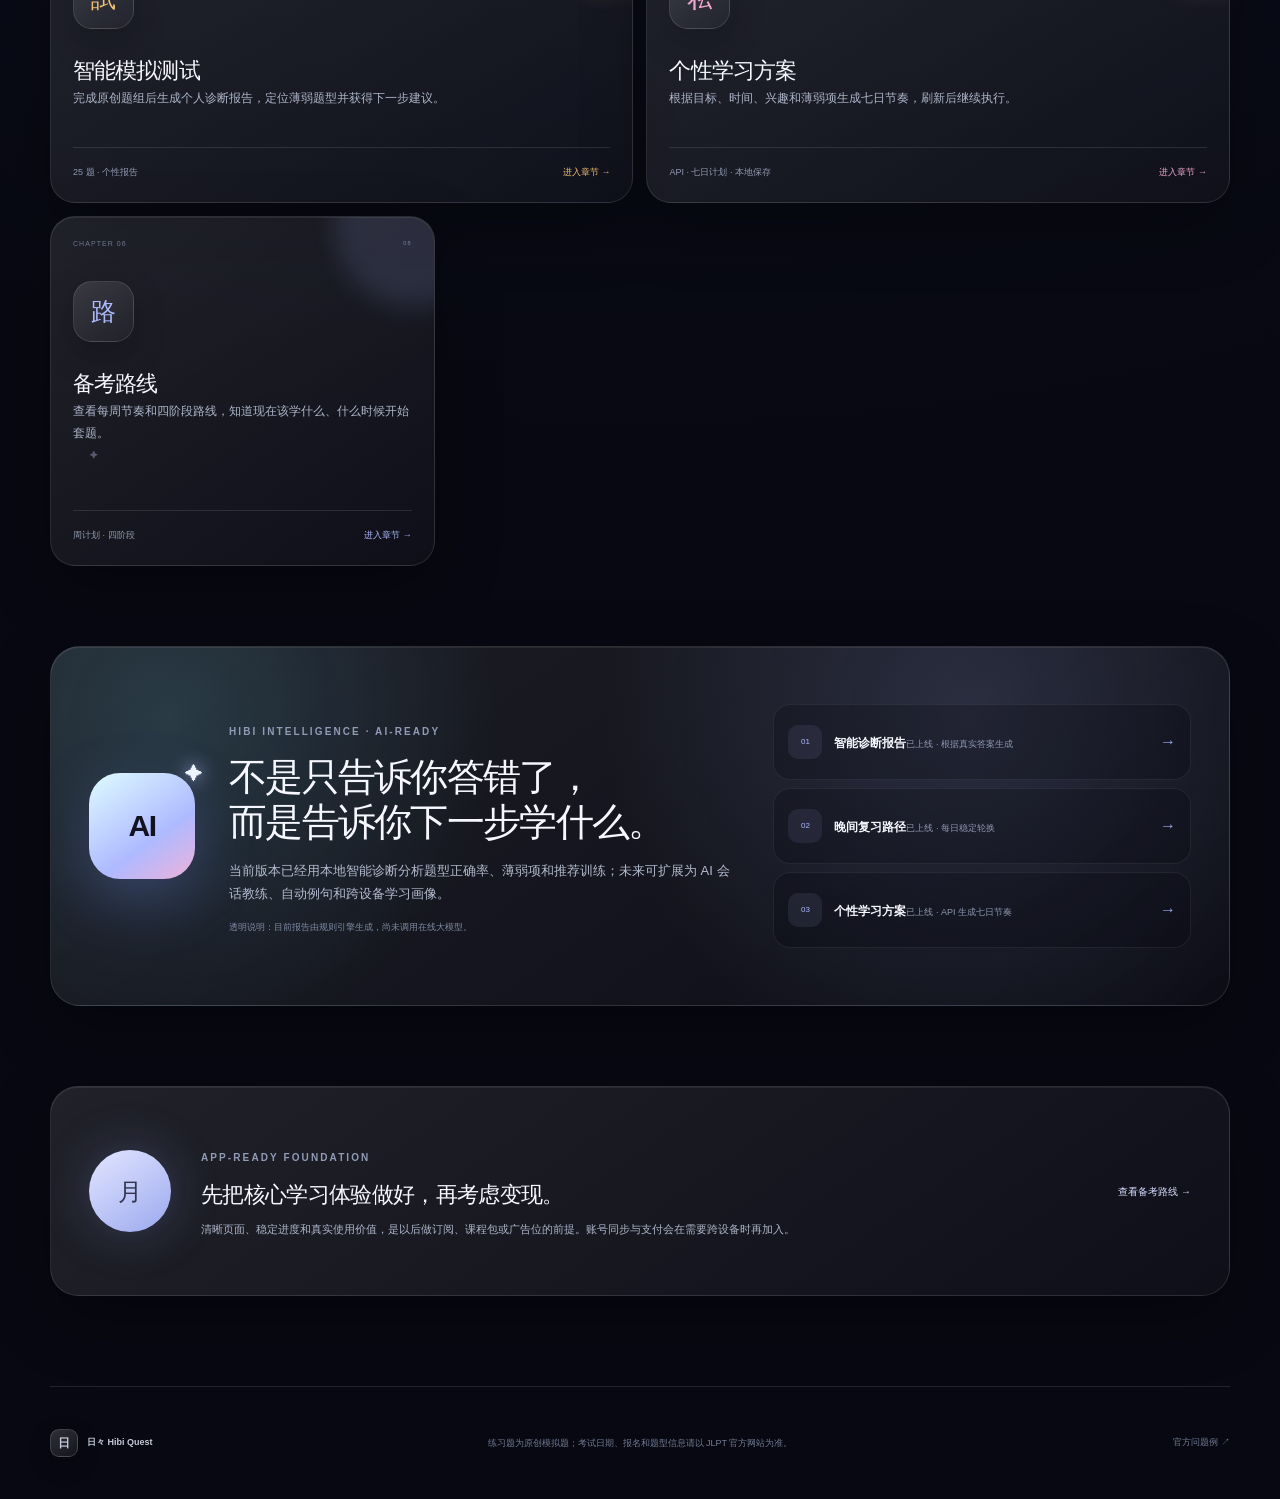
==== commit 76bf83ca: "deploy: publish categorized grammar corpus" ====
--- a/index.html
+++ b/index.html
@@ -1,2 +1,2 @@
-<!DOCTYPE html><html lang="zh-CN"><head><meta charSet="utf-8"/><meta name="viewport" content="width=device-width, initial-scale=1"/><link rel="stylesheet" href="/assets/index-BAqPk4as.css" data-rsc-css-href="/assets/index-BAqPk4as.css" data-precedence="vite-rsc/importer-resources"/><link rel="modulepreload" href="/assets/layout-segment-context-Be6h0jcg.js" crossorigin=""/><link rel="modulepreload" href="/assets/rolldown-runtime-S-ySWqyJ.js" crossorigin=""/><link rel="modulepreload" href="/assets/index-ffDQ_qYt.js" crossorigin=""/><link rel="modulepreload" href="/assets/framework-CXnKph_e.js" crossorigin=""/><link rel="modulepreload" href="/assets/page-DkM0OsPr.js" crossorigin=""/><link rel="modulepreload" href="/assets/app-shell-DrIMNizp.js" crossorigin=""/><title>日々 Hibi Quest — JLPT 学习冒险</title><meta name="description" content="AI-ready 多页面 JLPT 学习冒险：五十音、词汇词典、晚间语法、智能测试报告、会话与备考路线。"/><meta property="og:title" content="日々 Hibi Quest — JLPT 学习冒险"/><meta property="og:description" content="词汇词典、晚间语法和智能诊断报告，让每次学习都有下一步。"/><meta property="og:image" content="https://3073314960-prog.github.io/og-v2.png"/><meta property="og:image:width" content="1792"/><meta property="og:image:height" content="935"/><meta property="og:image:alt" content="日々 Hibi Quest 打卡 对话 合格"/><meta name="twitter:card" content="summary_large_image"/><meta name="twitter:title" content="日々 Hibi Quest — JLPT 学习冒险"/><meta name="twitter:description" content="词汇词典、晚间语法和智能诊断报告，让每次学习都有下一步。"/><meta name="twitter:image" content="https://3073314960-prog.github.io/og-v2.png"/><script>self.__VINEXT_RSC_PARAMS__={}</script><script>self.__VINEXT_RSC_NAV__={"pathname":"/","searchParams":[]}</script><link rel="modulepreload" href="/assets/index-ffDQ_qYt.js" />
-</head><body><main class="app-shell"><div class="sky-noise"></div><div class="ambient ambient-one"></div><div class="ambient ambient-two"></div><div class="petals" aria-hidden="true"><i>✦</i><i>◆</i><i>✦</i><i>◇</i><i>✦</i></div><header class="app-header glass"><a class="brand" href="/" aria-label="返回学习目录"><span class="brand-mark">日</span><span>日々 <small>HIBI QUEST</small></span></a><nav class="directory-nav" aria-label="学习目录"><a href="/" class="active" aria-current="page"><span>目</span><div><strong>学习目录</strong><small>Home</small></div></a><a href="/kana" class=""><span>あ</span><div><strong>五十音</strong><small>Kana</small></div></a><a href="/study" class=""><span>学</span><div><strong>每日学习</strong><small>Study</small></div></a><a href="/dictionary" class=""><span>辞</span><div><strong>词汇词典</strong><small>Dictionary</small></div></a><a href="/grammar" class=""><span>文</span><div><strong>语法复习</strong><small>Grammar</small></div></a><a href="/dialogue" class=""><span>話</span><div><strong>会话台词</strong><small>Dialogue</small></div></a><a href="/mock-test" class=""><span>試</span><div><strong>模拟测试</strong><small>Practice</small></div></a><a href="/profile" class=""><span>私</span><div><strong>个性方案</strong><small>My Plan</small></div></a><a href="/roadmap" class=""><span>路</span><div><strong>备考路线</strong><small>Roadmap</small></div></a></nav><a class="quick-start" href="/study">继续学习 <span>→</span></a></header><nav class="route-strip shell" aria-label="移动端学习目录"><a href="/" class="active" aria-current="page"><span>目</span>学习目录</a><a href="/kana" class=""><span>あ</span>五十音</a><a href="/study" class=""><span>学</span>每日学习</a><a href="/dictionary" class=""><span>辞</span>词汇词典</a><a href="/grammar" class=""><span>文</span>语法复习</a><a href="/dialogue" class=""><span>話</span>会话台词</a><a href="/mock-test" class=""><span>試</span>模拟测试</a><a href="/profile" class=""><span>私</span>个性方案</a><a href="/roadmap" class=""><span>路</span>备考路线</a></nav><div class="page-enter"><section class="directory-hero shell"><div class="directory-intro"><span class="kicker">LEARNING DIRECTORY · 2026</span><h1>选择今天的<br/><em>冒险章节。</em></h1><p>不再把所有内容挤进同一页。每个模块都是独立章节，打开就能开始，未来也能直接映射到 App 的底部导航。</p><div class="hero-actions"><a class="primary-action" href="/study">继续今日任务 <span>→</span></a><a class="secondary-action" href="/mock-test">先做 5 分钟测试</a></div></div><div class="directory-status glass"><div class="status-head"><span><i></i> JLPT 2026 第二回</span><small>12.06 SUN</small></div><div class="status-days"><strong>—</strong><span>天</span></div><div class="status-time"><span>—<small>小时</small></span><span>—<small>分钟</small></span><span>—<small>秒</small></span></div><div class="status-guide"><span class="mini-mascot">•ᴗ•</span><p>从最短的一章开始。<strong>完成比计划更重要。</strong></p></div></div></section><section class="module-directory shell" aria-labelledby="directory-title"><div class="section-title compact"><div><span class="kicker">QUEST SELECT</span><h2 id="directory-title">学习目录</h2></div><p>每个章节会保留自己的状态，来回切换也不会丢失当前进度。</p></div><div class="module-grid"><a class="module-card glass cyan" href="/kana"><div class="module-card-top"><span>CHAPTER 00</span><small>01</small></div><div class="module-icon">あ</div><h3>五十音基础</h3><p>平假名、片假名、浊音和拗音。点按即可听发音，再用闪卡快速回忆。</p><div class="module-meta"><span>104 音 · 发音 · 闪卡</span><i>进入章节 →</i></div></a><a class="module-card glass violet" href="/study"><div class="module-card-top"><span>CHAPTER 01</span><small>02</small></div><div class="module-icon">学</div><h3>每日学习</h3><p>把词汇、语法、阅读和听力拆成今天能完成的任务，打卡保存进度。</p><div class="module-meta"><span>任务 · 打卡 · XP</span><i>进入章节 →</i></div></a><a class="module-card glass cyan" href="/dictionary"><div class="module-card-top"><span>CHAPTER 02</span><small>03</small></div><div class="module-icon">辞</div><h3>词汇词典</h3><p>按日文、读音、中文释义或场景标签查询常用词，逐步积累自己的词汇库。</p><div class="module-meta"><span>7,000+ 词 · 搜索 · 分级</span><i>进入章节 →</i></div></a><a class="module-card glass green" href="/grammar"><div class="module-card-top"><span>CHAPTER 03</span><small>04</small></div><div class="module-icon">文</div><h3>语法复习</h3><p>查询语法接续、含义和例句，每晚完成三条稳定复习任务。</p><div class="module-meta"><span>25 语法 · 每晚复习</span><i>进入章节 →</i></div></a><a class="module-card glass pink" href="/dialogue"><div class="module-card-top"><span>CHAPTER 04</span><small>05</small></div><div class="module-icon">話</div><h3>会话与台词</h3><p>练便利店、职场、旅行与朋友交流，也从短台词里学习自然语气。</p><div class="module-meta"><span>9 场景 · 台词出处</span><i>进入章节 →</i></div></a><a class="module-card glass amber" href="/mock-test"><div class="module-card-top"><span>CHAPTER 05</span><small>06</small></div><div class="module-icon">試</div><h3>智能模拟测试</h3><p>完成原创题组后生成个人诊断报告，定位薄弱题型并获得下一步建议。</p><div class="module-meta"><span>25 题 · 个性报告</span><i>进入章节 →</i></div></a><a class="module-card glass pink" href="/profile"><div class="module-card-top"><span>CHAPTER 07</span><small>07</small></div><div class="module-icon">私</div><h3>个性学习方案</h3><p>根据目标、时间、兴趣和薄弱项生成七日节奏，刷新后继续执行。</p><div class="module-meta"><span>API · 七日计划 · 本地保存</span><i>进入章节 →</i></div></a><a class="module-card glass violet" href="/roadmap"><div class="module-card-top"><span>CHAPTER 06</span><small>08</small></div><div class="module-icon">路</div><h3>备考路线</h3><p>查看每周节奏和四阶段路线，知道现在该学什么、什么时候开始套题。</p><div class="module-meta"><span>周计划 · 四阶段</span><i>进入章节 →</i></div></a></div></section><section class="ai-promo shell glass"><div class="ai-orb"><span>AI</span><i>✦</i></div><div class="ai-promo-copy"><span class="kicker">HIBI INTELLIGENCE · AI-READY</span><h2>不是只告诉你答错了，<br/>而是告诉你下一步学什么。</h2><p>当前版本已经用本地智能诊断分析题型正确率、薄弱项和推荐训练；未来可扩展为 AI 会话教练、自动例句和跨设备学习画像。</p><small>透明说明：目前报告由规则引擎生成，尚未调用在线大模型。</small></div><div class="ai-feature-list"><a href="/mock-test"><span>01</span><div><strong>智能诊断报告</strong><small>已上线 · 根据真实答案生成</small></div><i>→</i></a><a href="/grammar"><span>02</span><div><strong>晚间复习路径</strong><small>已上线 · 每日稳定轮换</small></div><i>→</i></a><a href="/profile"><span>03</span><div><strong>个性学习方案</strong><small>已上线 · API 生成七日节奏</small></div><i>→</i></a></div></section><section class="home-note shell glass"><span class="note-orb">月</span><div><span class="kicker">APP-READY FOUNDATION</span><h2>先把核心学习体验做好，再考虑变现。</h2><p>清晰页面、稳定进度和真实使用价值，是以后做订阅、课程包或广告位的前提。账号同步与支付会在需要跨设备时再加入。</p></div><a href="/roadmap">查看备考路线 →</a></section></div><footer class="shell app-footer"><div><span class="brand-mark small">日</span><strong>日々 Hibi Quest</strong></div><p>练习题为原创模拟题；考试日期、报名和题型信息请以 JLPT 官方网站为准。</p><a href="https://www.jlpt.jp/samples/forlearners.html" target="_blank" rel="noreferrer">官方问题例 ↗</a></footer><nav class="mobile-nav glass" aria-label="移动端主导航"><a href="/" class="active" aria-current="page"><span>目</span>学习目录</a><a href="/study" class=""><span>学</span>学习</a><a href="/dictionary" class=""><span>辞</span>词汇词典</a><a href="/mock-test" class=""><span>試</span>模拟测试</a><a href="/profile" class=""><span>私</span>个性方案</a></nav></main><script id="_R_">import("/assets/index-ffDQ_qYt.js")</script></body></html><script>self.__VINEXT_RSC_CHUNKS__=self.__VINEXT_RSC_CHUNKS__||[];self.__VINEXT_RSC_CHUNKS__.push("2:I[\"8c0f216c4604\",[],\"Children\",1]\n3:I[\"15c18cfaeeff\",[],\"LayoutSegmentProvider\",1]\n4:I[\"8c0f216c4604\",[],\"Slot\",1]\n5:I[\"593f344dc510\",[],\"RedirectBoundary\",1]\n:HL[\"/assets/index-BAqPk4as.css\",\"style\"]\n")</script><script>self.__VINEXT_RSC_CHUNKS__=self.__VINEXT_RSC_CHUNKS__||[];self.__VINEXT_RSC_CHUNKS__.push("0:{\"__route\":\"route:/\",\"__interceptionContext\":null,\"__layoutIds\":[\"layout:/\"],\"__rootLayout\":\"/\",\"page:/\":\"$L1\",\"layout:/\":[[[[\"$\",\"link\",\"css:/assets/index-BAqPk4as.css\",{\"rel\":\"stylesheet\",\"precedence\":\"vite-rsc/importer-resources\",\"href\":\"/assets/index-BAqPk4as.css\",\"data-rsc-css-href\":\"/assets/index-BAqPk4as.css\"}],\"$undefined\"],[\"$\",\"html\",null,{\"lang\":\"zh-CN\",\"children\":[\"$\",\"body\",null,{\"children\":[\"$\",\"$L2\",null,{}]}]}]],null],\"route:/\":[[[\"$\",\"meta\",null,{\"charSet\":\"utf-8\"}],[[\"$\",\"title\",\"0\",{\"children\":\"日々 Hibi Quest — JLPT 学习冒险\"}],[\"$\",\"meta\",\"1\",{\"name\":\"description\",\"content\":\"AI-ready 多页面 JLPT 学习冒险：五十音、词汇词典、晚间语法、智能测试报告、会话与备考路线。\"}],[\"$\",\"meta\",\"2\",{\"property\":\"og:title\",\"content\":\"日々 Hibi Quest — JLPT 学习冒险\"}],[\"$\",\"meta\",\"3\",{\"property\":\"og:description\",\"content\":\"词汇词典、晚间语法和智能诊断报告，让每次学习都有下一步。\"}],[\"$\",\"meta\",\"4\",{\"property\":\"og:image\",\"content\":\"https://3073314960-prog.github.io/og-v2.png\"}],[\"$\",\"meta\",\"5\",{\"property\":\"og:image:width\",\"content\":\"1792\"}],[\"$\",\"meta\",\"6\",{\"property\":\"og:image:height\",\"content\":\"935\"}],[\"$\",\"meta\",\"7\",{\"property\":\"og:image:alt\",\"content\":\"日々 Hibi Quest 打卡 对话 合格\"}],[\"$\",\"meta\",\"8\",{\"name\":\"twitter:card\",\"content\":\"summary_large_image\"}],[\"$\",\"meta\",\"9\",{\"name\":\"twitter:title\",\"content\":\"日々 Hibi Quest — JLPT 学习冒险\"}],[\"$\",\"meta\",\"10\",{\"name\":\"twitter:description\",\"content\":\"词汇词典、晚间语法和智能诊断报告，让每次学习都有下一步。\"}],[\"$\",\"meta\",\"11\",{\"name\":\"twitter:image\",\"content\":\"https://3073314960-prog.github.io/og-v2.png\"}]],[[\"$\",\"meta\",\"0\",{\"name\":\"viewport\",\"content\":\"width=device-width, initial-scale=1\"}]]],[\"$\",\"$L3\",null,{\"segmentMap\":{\"children\":[]},\"children\":[\"$\",\"$L4\",null,{\"id\":\"layout:/\",\"parallelSlots\":\"$undefined\",\"children\":[\"$\",\"$L5\",null,{\"children\":[\"$\",\"$L3\",null,{\"segmentMap\":{\"children\":[]},\"children\":[\"$\",\"$L4\",null,{\"id\":\"page:/\"}]}]}]}]}]],\"__layoutFlags\":{\"layout:/\":\"s\"},\"__artifactCompatibility\":{\"schemaVersion\":1,\"graphVersion\":\"app-route-graph:4uhn5s1wvoptc\",\"deploymentVersion\":\"af94815e-32fd-4ca4-915e-12408e1dac96\",\"appElementsSchemaVersion\":1,\"rscPayloadSchemaVersion\":1,\"rootBoundaryId\":\"/\",\"renderEpoch\":null}}\n")</script><script>self.__VINEXT_RSC_CHUNKS__=self.__VINEXT_RSC_CHUNKS__||[];self.__VINEXT_RSC_CHUNKS__.push("6:I[\"6efdf509a785\",[],\"default\",1]\n1:[\"$\",\"$L6\",null,{\"params\":\"$@7\",\"searchParams\":\"$@8\"}]\n")</script><script>self.__VINEXT_RSC_CHUNKS__=self.__VINEXT_RSC_CHUNKS__||[];self.__VINEXT_RSC_CHUNKS__.push("7:{}\n8:{}\n")</script><script>self.__VINEXT_RSC_DONE__=true</script>+<!DOCTYPE html><html lang="zh-CN"><head><meta charSet="utf-8"/><meta name="viewport" content="width=device-width, initial-scale=1"/><link rel="stylesheet" href="/assets/index-4vQtkKEp.css" data-rsc-css-href="/assets/index-4vQtkKEp.css" data-precedence="vite-rsc/importer-resources"/><link rel="modulepreload" href="/assets/layout-segment-context-DtRxnJuB.js" crossorigin=""/><link rel="modulepreload" href="/assets/rolldown-runtime-S-ySWqyJ.js" crossorigin=""/><link rel="modulepreload" href="/assets/index-BXot5Gs4.js" crossorigin=""/><link rel="modulepreload" href="/assets/framework-CXnKph_e.js" crossorigin=""/><link rel="modulepreload" href="/assets/page-vmBNzZrk.js" crossorigin=""/><link rel="modulepreload" href="/assets/app-shell-DrIMNizp.js" crossorigin=""/><title>日々 Hibi Quest — JLPT 学习冒险</title><meta name="description" content="AI-ready 多页面 JLPT 学习冒险：五十音、词汇词典、晚间语法、智能测试报告、会话与备考路线。"/><meta property="og:title" content="日々 Hibi Quest — JLPT 学习冒险"/><meta property="og:description" content="词汇词典、晚间语法和智能诊断报告，让每次学习都有下一步。"/><meta property="og:image" content="https://3073314960-prog.github.io/og-v2.png"/><meta property="og:image:width" content="1792"/><meta property="og:image:height" content="935"/><meta property="og:image:alt" content="日々 Hibi Quest 打卡 对话 合格"/><meta name="twitter:card" content="summary_large_image"/><meta name="twitter:title" content="日々 Hibi Quest — JLPT 学习冒险"/><meta name="twitter:description" content="词汇词典、晚间语法和智能诊断报告，让每次学习都有下一步。"/><meta name="twitter:image" content="https://3073314960-prog.github.io/og-v2.png"/><script>self.__VINEXT_RSC_PARAMS__={}</script><script>self.__VINEXT_RSC_NAV__={"pathname":"/","searchParams":[]}</script><link rel="modulepreload" href="/assets/index-BXot5Gs4.js" />
+</head><body><main class="app-shell"><div class="sky-noise"></div><div class="ambient ambient-one"></div><div class="ambient ambient-two"></div><div class="petals" aria-hidden="true"><i>✦</i><i>◆</i><i>✦</i><i>◇</i><i>✦</i></div><header class="app-header glass"><a class="brand" href="/" aria-label="返回学习目录"><span class="brand-mark">日</span><span>日々 <small>HIBI QUEST</small></span></a><nav class="directory-nav" aria-label="学习目录"><a href="/" class="active" aria-current="page"><span>目</span><div><strong>学习目录</strong><small>Home</small></div></a><a href="/kana" class=""><span>あ</span><div><strong>五十音</strong><small>Kana</small></div></a><a href="/study" class=""><span>学</span><div><strong>每日学习</strong><small>Study</small></div></a><a href="/dictionary" class=""><span>辞</span><div><strong>词汇词典</strong><small>Dictionary</small></div></a><a href="/grammar" class=""><span>文</span><div><strong>语法复习</strong><small>Grammar</small></div></a><a href="/dialogue" class=""><span>話</span><div><strong>会话台词</strong><small>Dialogue</small></div></a><a href="/mock-test" class=""><span>試</span><div><strong>模拟测试</strong><small>Practice</small></div></a><a href="/profile" class=""><span>私</span><div><strong>个性方案</strong><small>My Plan</small></div></a><a href="/roadmap" class=""><span>路</span><div><strong>备考路线</strong><small>Roadmap</small></div></a></nav><a class="quick-start" href="/study">继续学习 <span>→</span></a></header><nav class="route-strip shell" aria-label="移动端学习目录"><a href="/" class="active" aria-current="page"><span>目</span>学习目录</a><a href="/kana" class=""><span>あ</span>五十音</a><a href="/study" class=""><span>学</span>每日学习</a><a href="/dictionary" class=""><span>辞</span>词汇词典</a><a href="/grammar" class=""><span>文</span>语法复习</a><a href="/dialogue" class=""><span>話</span>会话台词</a><a href="/mock-test" class=""><span>試</span>模拟测试</a><a href="/profile" class=""><span>私</span>个性方案</a><a href="/roadmap" class=""><span>路</span>备考路线</a></nav><div class="page-enter"><section class="directory-hero shell"><div class="directory-intro"><span class="kicker">LEARNING DIRECTORY · 2026</span><h1>选择今天的<br/><em>冒险章节。</em></h1><p>不再把所有内容挤进同一页。每个模块都是独立章节，打开就能开始，未来也能直接映射到 App 的底部导航。</p><div class="hero-actions"><a class="primary-action" href="/study">继续今日任务 <span>→</span></a><a class="secondary-action" href="/mock-test">先做 5 分钟测试</a></div></div><div class="directory-status glass"><div class="status-head"><span><i></i> JLPT 2026 第二回</span><small>12.06 SUN</small></div><div class="status-days"><strong>—</strong><span>天</span></div><div class="status-time"><span>—<small>小时</small></span><span>—<small>分钟</small></span><span>—<small>秒</small></span></div><div class="status-guide"><span class="mini-mascot">•ᴗ•</span><p>从最短的一章开始。<strong>完成比计划更重要。</strong></p></div></div></section><section class="module-directory shell" aria-labelledby="directory-title"><div class="section-title compact"><div><span class="kicker">QUEST SELECT</span><h2 id="directory-title">学习目录</h2></div><p>每个章节会保留自己的状态，来回切换也不会丢失当前进度。</p></div><div class="module-grid"><a class="module-card glass cyan" href="/kana"><div class="module-card-top"><span>CHAPTER 00</span><small>01</small></div><div class="module-icon">あ</div><h3>五十音基础</h3><p>平假名、片假名、浊音和拗音。点按即可听发音，再用闪卡快速回忆。</p><div class="module-meta"><span>104 音 · 发音 · 闪卡</span><i>进入章节 →</i></div></a><a class="module-card glass violet" href="/study"><div class="module-card-top"><span>CHAPTER 01</span><small>02</small></div><div class="module-icon">学</div><h3>每日学习</h3><p>把词汇、语法、阅读和听力拆成今天能完成的任务，打卡保存进度。</p><div class="module-meta"><span>任务 · 打卡 · XP</span><i>进入章节 →</i></div></a><a class="module-card glass cyan" href="/dictionary"><div class="module-card-top"><span>CHAPTER 02</span><small>03</small></div><div class="module-icon">辞</div><h3>词汇词典</h3><p>按日文、读音、中文释义或场景标签查询常用词，逐步积累自己的词汇库。</p><div class="module-meta"><span>7,000+ 词 · 搜索 · 分级</span><i>进入章节 →</i></div></a><a class="module-card glass green" href="/grammar"><div class="module-card-top"><span>CHAPTER 03</span><small>04</small></div><div class="module-icon">文</div><h3>语法复习</h3><p>按类别查询语法接续、含义和例句，每晚完成三条稳定复习任务。</p><div class="module-meta"><span>100+ 语法 · 分类查询</span><i>进入章节 →</i></div></a><a class="module-card glass pink" href="/dialogue"><div class="module-card-top"><span>CHAPTER 04</span><small>05</small></div><div class="module-icon">話</div><h3>会话与台词</h3><p>练便利店、职场、旅行与朋友交流，也从短台词里学习自然语气。</p><div class="module-meta"><span>9 场景 · 台词出处</span><i>进入章节 →</i></div></a><a class="module-card glass amber" href="/mock-test"><div class="module-card-top"><span>CHAPTER 05</span><small>06</small></div><div class="module-icon">試</div><h3>智能模拟测试</h3><p>完成原创题组后生成个人诊断报告，定位薄弱题型并获得下一步建议。</p><div class="module-meta"><span>25 题 · 个性报告</span><i>进入章节 →</i></div></a><a class="module-card glass pink" href="/profile"><div class="module-card-top"><span>CHAPTER 07</span><small>07</small></div><div class="module-icon">私</div><h3>个性学习方案</h3><p>根据目标、时间、兴趣和薄弱项生成七日节奏，刷新后继续执行。</p><div class="module-meta"><span>API · 七日计划 · 本地保存</span><i>进入章节 →</i></div></a><a class="module-card glass violet" href="/roadmap"><div class="module-card-top"><span>CHAPTER 06</span><small>08</small></div><div class="module-icon">路</div><h3>备考路线</h3><p>查看每周节奏和四阶段路线，知道现在该学什么、什么时候开始套题。</p><div class="module-meta"><span>周计划 · 四阶段</span><i>进入章节 →</i></div></a></div></section><section class="ai-promo shell glass"><div class="ai-orb"><span>AI</span><i>✦</i></div><div class="ai-promo-copy"><span class="kicker">HIBI INTELLIGENCE · AI-READY</span><h2>不是只告诉你答错了，<br/>而是告诉你下一步学什么。</h2><p>当前版本已经用本地智能诊断分析题型正确率、薄弱项和推荐训练；未来可扩展为 AI 会话教练、自动例句和跨设备学习画像。</p><small>透明说明：目前报告由规则引擎生成，尚未调用在线大模型。</small></div><div class="ai-feature-list"><a href="/mock-test"><span>01</span><div><strong>智能诊断报告</strong><small>已上线 · 根据真实答案生成</small></div><i>→</i></a><a href="/grammar"><span>02</span><div><strong>晚间复习路径</strong><small>已上线 · 每日稳定轮换</small></div><i>→</i></a><a href="/profile"><span>03</span><div><strong>个性学习方案</strong><small>已上线 · API 生成七日节奏</small></div><i>→</i></a></div></section><section class="home-note shell glass"><span class="note-orb">月</span><div><span class="kicker">APP-READY FOUNDATION</span><h2>先把核心学习体验做好，再考虑变现。</h2><p>清晰页面、稳定进度和真实使用价值，是以后做订阅、课程包或广告位的前提。账号同步与支付会在需要跨设备时再加入。</p></div><a href="/roadmap">查看备考路线 →</a></section></div><footer class="shell app-footer"><div><span class="brand-mark small">日</span><strong>日々 Hibi Quest</strong></div><p>练习题为原创模拟题；考试日期、报名和题型信息请以 JLPT 官方网站为准。</p><a href="https://www.jlpt.jp/samples/forlearners.html" target="_blank" rel="noreferrer">官方问题例 ↗</a></footer><nav class="mobile-nav glass" aria-label="移动端主导航"><a href="/" class="active" aria-current="page"><span>目</span>学习目录</a><a href="/study" class=""><span>学</span>学习</a><a href="/dictionary" class=""><span>辞</span>词汇词典</a><a href="/mock-test" class=""><span>試</span>模拟测试</a><a href="/profile" class=""><span>私</span>个性方案</a></nav></main><script id="_R_">import("/assets/index-BXot5Gs4.js")</script></body></html><script>self.__VINEXT_RSC_CHUNKS__=self.__VINEXT_RSC_CHUNKS__||[];self.__VINEXT_RSC_CHUNKS__.push("2:I[\"8c0f216c4604\",[],\"Children\",1]\n3:I[\"15c18cfaeeff\",[],\"LayoutSegmentProvider\",1]\n4:I[\"8c0f216c4604\",[],\"Slot\",1]\n5:I[\"593f344dc510\",[],\"RedirectBoundary\",1]\n:HL[\"/assets/index-4vQtkKEp.css\",\"style\"]\n")</script><script>self.__VINEXT_RSC_CHUNKS__=self.__VINEXT_RSC_CHUNKS__||[];self.__VINEXT_RSC_CHUNKS__.push("0:{\"__route\":\"route:/\",\"__interceptionContext\":null,\"__layoutIds\":[\"layout:/\"],\"__rootLayout\":\"/\",\"page:/\":\"$L1\",\"layout:/\":[[[[\"$\",\"link\",\"css:/assets/index-4vQtkKEp.css\",{\"rel\":\"stylesheet\",\"precedence\":\"vite-rsc/importer-resources\",\"href\":\"/assets/index-4vQtkKEp.css\",\"data-rsc-css-href\":\"/assets/index-4vQtkKEp.css\"}],\"$undefined\"],[\"$\",\"html\",null,{\"lang\":\"zh-CN\",\"children\":[\"$\",\"body\",null,{\"children\":[\"$\",\"$L2\",null,{}]}]}]],null],\"route:/\":[[[\"$\",\"meta\",null,{\"charSet\":\"utf-8\"}],[[\"$\",\"title\",\"0\",{\"children\":\"日々 Hibi Quest — JLPT 学习冒险\"}],[\"$\",\"meta\",\"1\",{\"name\":\"description\",\"content\":\"AI-ready 多页面 JLPT 学习冒险：五十音、词汇词典、晚间语法、智能测试报告、会话与备考路线。\"}],[\"$\",\"meta\",\"2\",{\"property\":\"og:title\",\"content\":\"日々 Hibi Quest — JLPT 学习冒险\"}],[\"$\",\"meta\",\"3\",{\"property\":\"og:description\",\"content\":\"词汇词典、晚间语法和智能诊断报告，让每次学习都有下一步。\"}],[\"$\",\"meta\",\"4\",{\"property\":\"og:image\",\"content\":\"https://3073314960-prog.github.io/og-v2.png\"}],[\"$\",\"meta\",\"5\",{\"property\":\"og:image:width\",\"content\":\"1792\"}],[\"$\",\"meta\",\"6\",{\"property\":\"og:image:height\",\"content\":\"935\"}],[\"$\",\"meta\",\"7\",{\"property\":\"og:image:alt\",\"content\":\"日々 Hibi Quest 打卡 对话 合格\"}],[\"$\",\"meta\",\"8\",{\"name\":\"twitter:card\",\"content\":\"summary_large_image\"}],[\"$\",\"meta\",\"9\",{\"name\":\"twitter:title\",\"content\":\"日々 Hibi Quest — JLPT 学习冒险\"}],[\"$\",\"meta\",\"10\",{\"name\":\"twitter:description\",\"content\":\"词汇词典、晚间语法和智能诊断报告，让每次学习都有下一步。\"}],[\"$\",\"meta\",\"11\",{\"name\":\"twitter:image\",\"content\":\"https://3073314960-prog.github.io/og-v2.png\"}]],[[\"$\",\"meta\",\"0\",{\"name\":\"viewport\",\"content\":\"width=device-width, initial-scale=1\"}]]],[\"$\",\"$L3\",null,{\"segmentMap\":{\"children\":[]},\"children\":[\"$\",\"$L4\",null,{\"id\":\"layout:/\",\"parallelSlots\":\"$undefined\",\"children\":[\"$\",\"$L5\",null,{\"children\":[\"$\",\"$L3\",null,{\"segmentMap\":{\"children\":[]},\"children\":[\"$\",\"$L4\",null,{\"id\":\"page:/\"}]}]}]}]}]],\"__layoutFlags\":{\"layout:/\":\"s\"},\"__artifactCompatibility\":{\"schemaVersion\":1,\"graphVersion\":\"app-route-graph:4uhn5s1wvoptc\",\"deploymentVersion\":\"7871ebe9-7156-4381-b62a-e569a0c89445\",\"appElementsSchemaVersion\":1,\"rscPayloadSchemaVersion\":1,\"rootBoundaryId\":\"/\",\"renderEpoch\":null}}\n")</script><script>self.__VINEXT_RSC_CHUNKS__=self.__VINEXT_RSC_CHUNKS__||[];self.__VINEXT_RSC_CHUNKS__.push("6:I[\"6efdf509a785\",[],\"default\",1]\n1:[\"$\",\"$L6\",null,{\"params\":\"$@7\",\"searchParams\":\"$@8\"}]\n")</script><script>self.__VINEXT_RSC_CHUNKS__=self.__VINEXT_RSC_CHUNKS__||[];self.__VINEXT_RSC_CHUNKS__.push("7:{}\n8:{}\n")</script><script>self.__VINEXT_RSC_DONE__=true</script>
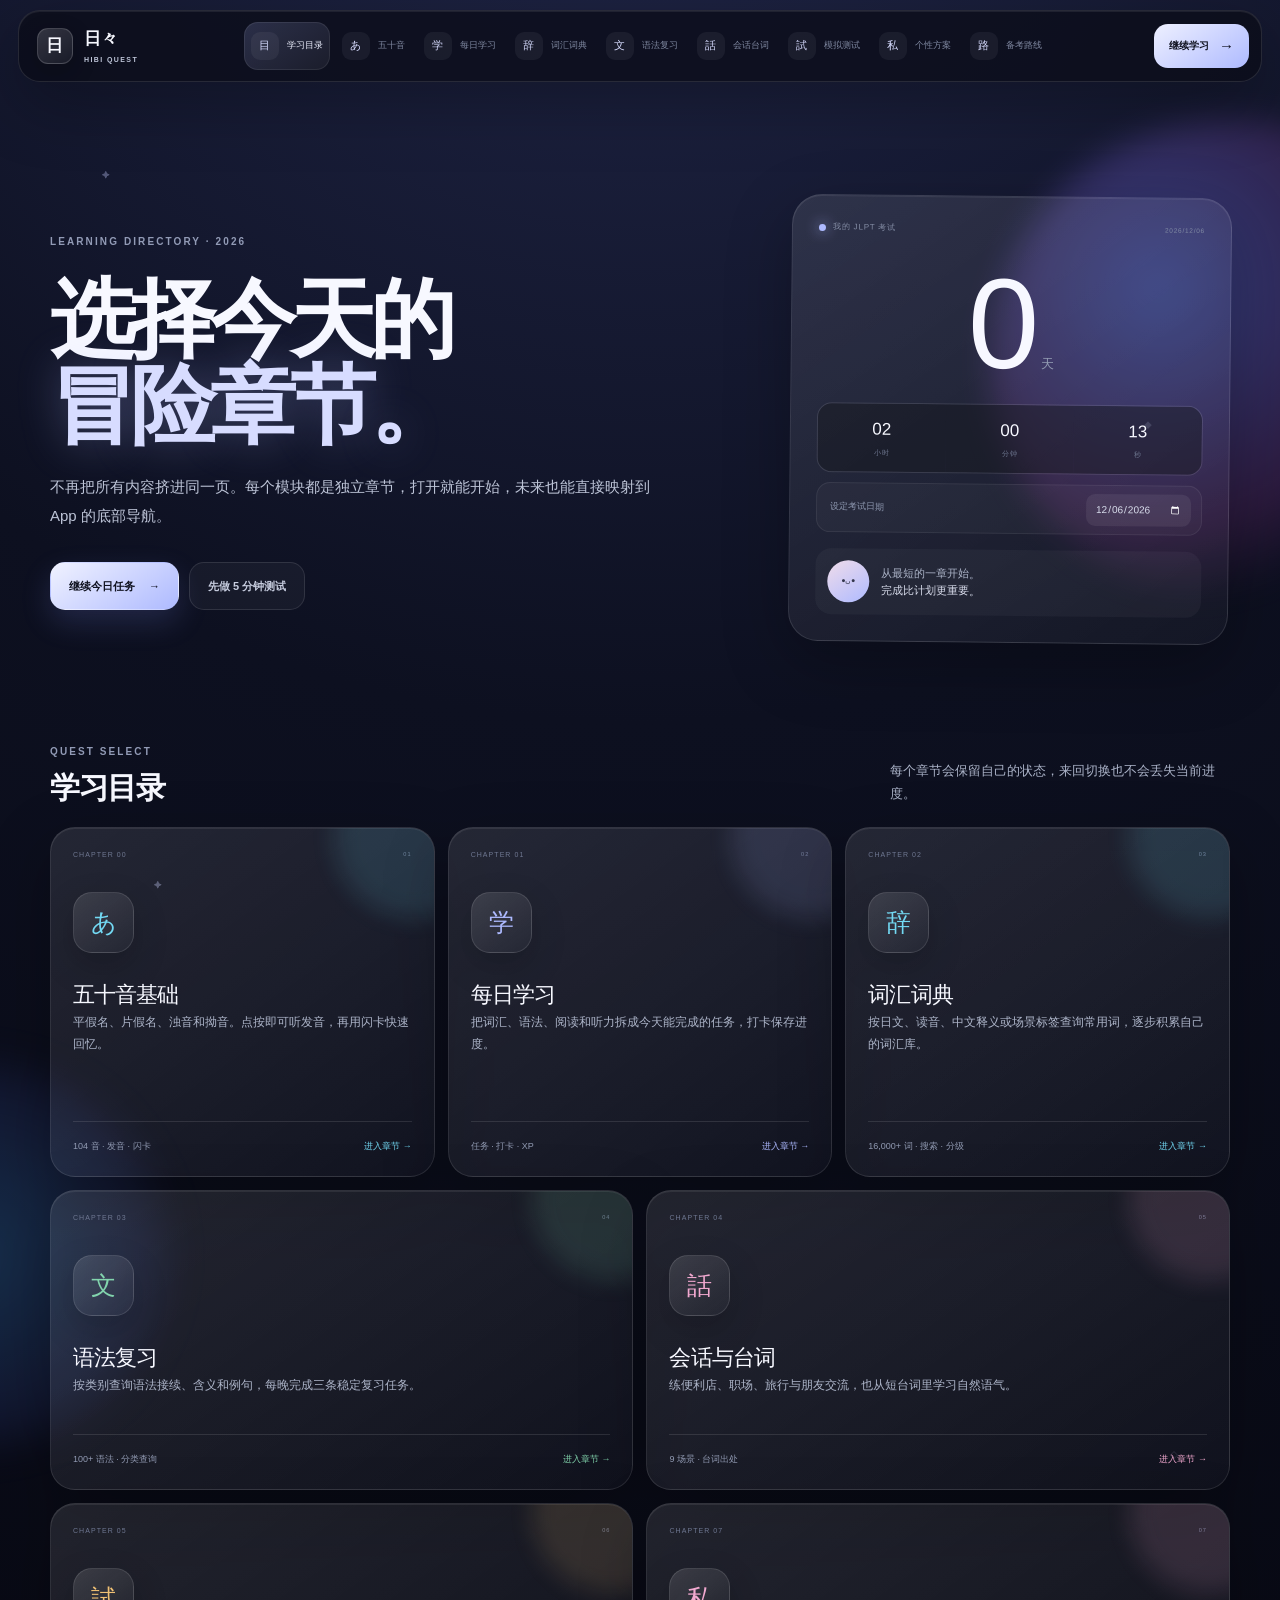
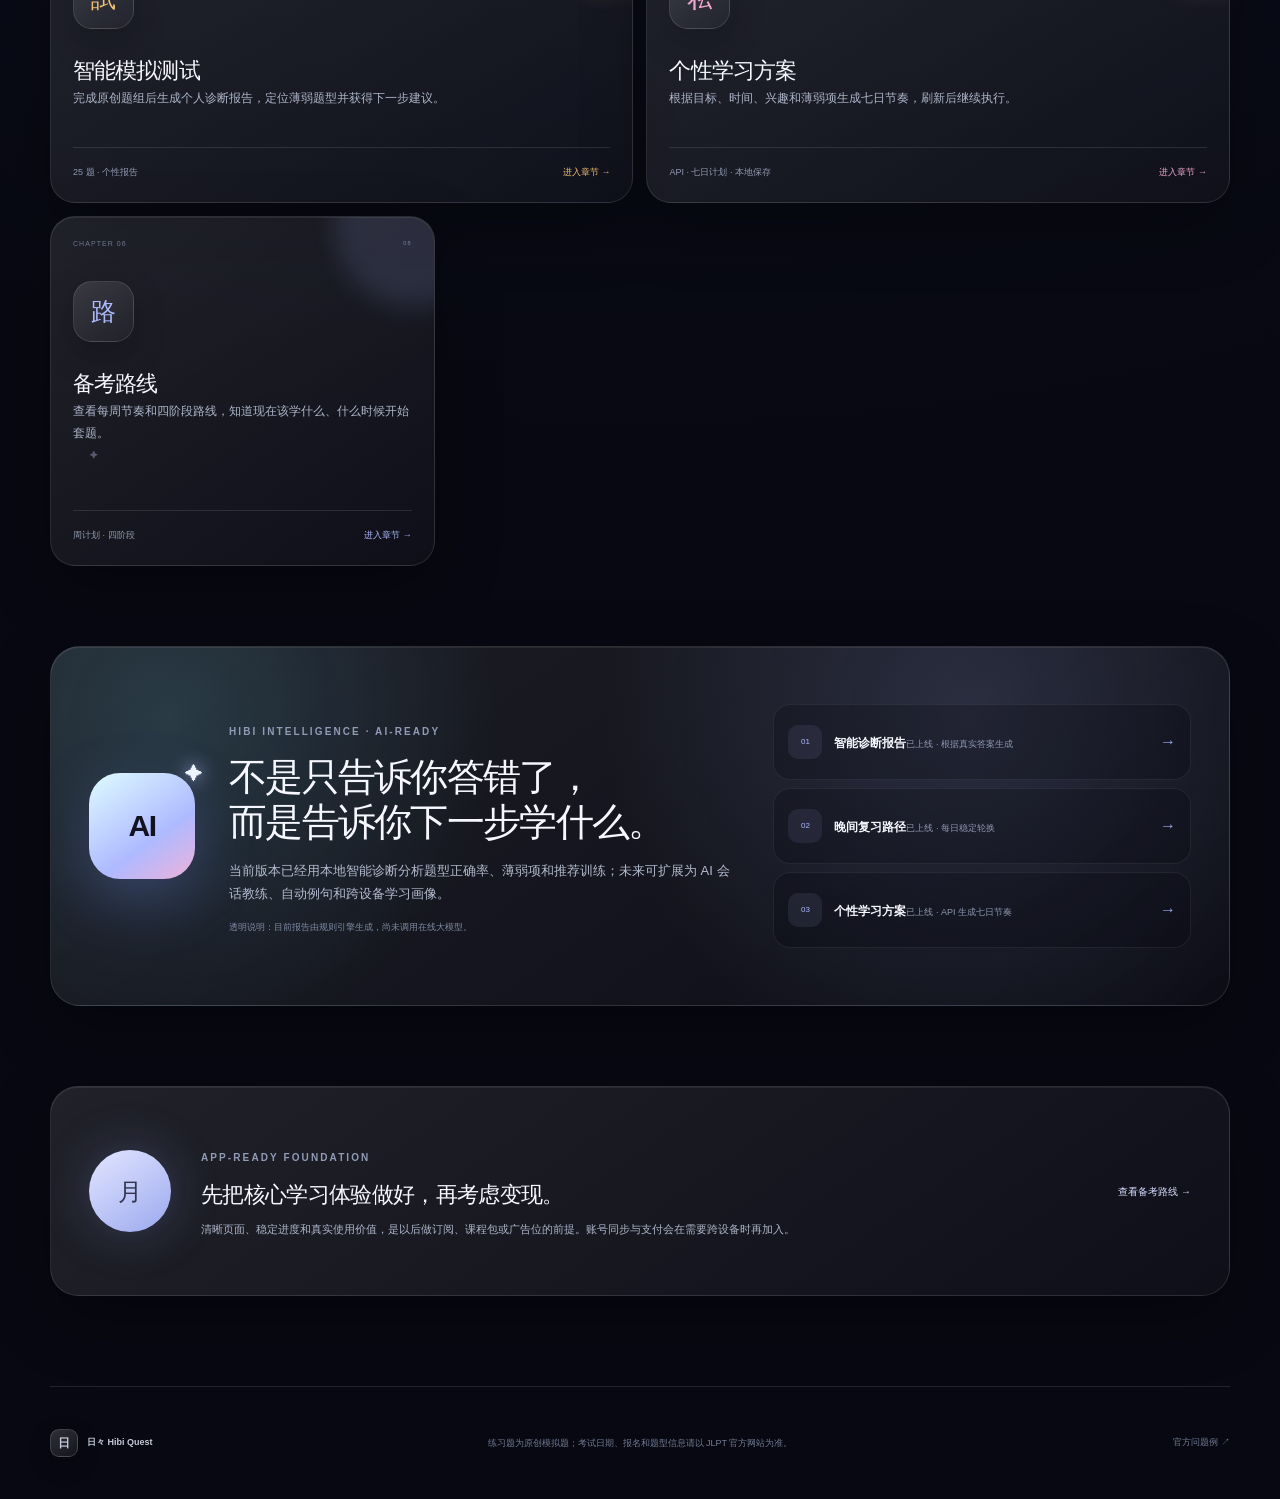
==== commit db03d4f6: "deploy: publish N1 and speech practice" ====
--- a/index.html
+++ b/index.html
@@ -1,2 +1,2 @@
-<!DOCTYPE html><html lang="zh-CN"><head><meta charSet="utf-8"/><meta name="viewport" content="width=device-width, initial-scale=1"/><link rel="stylesheet" href="/assets/index-4vQtkKEp.css" data-rsc-css-href="/assets/index-4vQtkKEp.css" data-precedence="vite-rsc/importer-resources"/><link rel="modulepreload" href="/assets/layout-segment-context-DtRxnJuB.js" crossorigin=""/><link rel="modulepreload" href="/assets/rolldown-runtime-S-ySWqyJ.js" crossorigin=""/><link rel="modulepreload" href="/assets/index-BXot5Gs4.js" crossorigin=""/><link rel="modulepreload" href="/assets/framework-CXnKph_e.js" crossorigin=""/><link rel="modulepreload" href="/assets/page-vmBNzZrk.js" crossorigin=""/><link rel="modulepreload" href="/assets/app-shell-DrIMNizp.js" crossorigin=""/><title>日々 Hibi Quest — JLPT 学习冒险</title><meta name="description" content="AI-ready 多页面 JLPT 学习冒险：五十音、词汇词典、晚间语法、智能测试报告、会话与备考路线。"/><meta property="og:title" content="日々 Hibi Quest — JLPT 学习冒险"/><meta property="og:description" content="词汇词典、晚间语法和智能诊断报告，让每次学习都有下一步。"/><meta property="og:image" content="https://3073314960-prog.github.io/og-v2.png"/><meta property="og:image:width" content="1792"/><meta property="og:image:height" content="935"/><meta property="og:image:alt" content="日々 Hibi Quest 打卡 对话 合格"/><meta name="twitter:card" content="summary_large_image"/><meta name="twitter:title" content="日々 Hibi Quest — JLPT 学习冒险"/><meta name="twitter:description" content="词汇词典、晚间语法和智能诊断报告，让每次学习都有下一步。"/><meta name="twitter:image" content="https://3073314960-prog.github.io/og-v2.png"/><script>self.__VINEXT_RSC_PARAMS__={}</script><script>self.__VINEXT_RSC_NAV__={"pathname":"/","searchParams":[]}</script><link rel="modulepreload" href="/assets/index-BXot5Gs4.js" />
-</head><body><main class="app-shell"><div class="sky-noise"></div><div class="ambient ambient-one"></div><div class="ambient ambient-two"></div><div class="petals" aria-hidden="true"><i>✦</i><i>◆</i><i>✦</i><i>◇</i><i>✦</i></div><header class="app-header glass"><a class="brand" href="/" aria-label="返回学习目录"><span class="brand-mark">日</span><span>日々 <small>HIBI QUEST</small></span></a><nav class="directory-nav" aria-label="学习目录"><a href="/" class="active" aria-current="page"><span>目</span><div><strong>学习目录</strong><small>Home</small></div></a><a href="/kana" class=""><span>あ</span><div><strong>五十音</strong><small>Kana</small></div></a><a href="/study" class=""><span>学</span><div><strong>每日学习</strong><small>Study</small></div></a><a href="/dictionary" class=""><span>辞</span><div><strong>词汇词典</strong><small>Dictionary</small></div></a><a href="/grammar" class=""><span>文</span><div><strong>语法复习</strong><small>Grammar</small></div></a><a href="/dialogue" class=""><span>話</span><div><strong>会话台词</strong><small>Dialogue</small></div></a><a href="/mock-test" class=""><span>試</span><div><strong>模拟测试</strong><small>Practice</small></div></a><a href="/profile" class=""><span>私</span><div><strong>个性方案</strong><small>My Plan</small></div></a><a href="/roadmap" class=""><span>路</span><div><strong>备考路线</strong><small>Roadmap</small></div></a></nav><a class="quick-start" href="/study">继续学习 <span>→</span></a></header><nav class="route-strip shell" aria-label="移动端学习目录"><a href="/" class="active" aria-current="page"><span>目</span>学习目录</a><a href="/kana" class=""><span>あ</span>五十音</a><a href="/study" class=""><span>学</span>每日学习</a><a href="/dictionary" class=""><span>辞</span>词汇词典</a><a href="/grammar" class=""><span>文</span>语法复习</a><a href="/dialogue" class=""><span>話</span>会话台词</a><a href="/mock-test" class=""><span>試</span>模拟测试</a><a href="/profile" class=""><span>私</span>个性方案</a><a href="/roadmap" class=""><span>路</span>备考路线</a></nav><div class="page-enter"><section class="directory-hero shell"><div class="directory-intro"><span class="kicker">LEARNING DIRECTORY · 2026</span><h1>选择今天的<br/><em>冒险章节。</em></h1><p>不再把所有内容挤进同一页。每个模块都是独立章节，打开就能开始，未来也能直接映射到 App 的底部导航。</p><div class="hero-actions"><a class="primary-action" href="/study">继续今日任务 <span>→</span></a><a class="secondary-action" href="/mock-test">先做 5 分钟测试</a></div></div><div class="directory-status glass"><div class="status-head"><span><i></i> JLPT 2026 第二回</span><small>12.06 SUN</small></div><div class="status-days"><strong>—</strong><span>天</span></div><div class="status-time"><span>—<small>小时</small></span><span>—<small>分钟</small></span><span>—<small>秒</small></span></div><div class="status-guide"><span class="mini-mascot">•ᴗ•</span><p>从最短的一章开始。<strong>完成比计划更重要。</strong></p></div></div></section><section class="module-directory shell" aria-labelledby="directory-title"><div class="section-title compact"><div><span class="kicker">QUEST SELECT</span><h2 id="directory-title">学习目录</h2></div><p>每个章节会保留自己的状态，来回切换也不会丢失当前进度。</p></div><div class="module-grid"><a class="module-card glass cyan" href="/kana"><div class="module-card-top"><span>CHAPTER 00</span><small>01</small></div><div class="module-icon">あ</div><h3>五十音基础</h3><p>平假名、片假名、浊音和拗音。点按即可听发音，再用闪卡快速回忆。</p><div class="module-meta"><span>104 音 · 发音 · 闪卡</span><i>进入章节 →</i></div></a><a class="module-card glass violet" href="/study"><div class="module-card-top"><span>CHAPTER 01</span><small>02</small></div><div class="module-icon">学</div><h3>每日学习</h3><p>把词汇、语法、阅读和听力拆成今天能完成的任务，打卡保存进度。</p><div class="module-meta"><span>任务 · 打卡 · XP</span><i>进入章节 →</i></div></a><a class="module-card glass cyan" href="/dictionary"><div class="module-card-top"><span>CHAPTER 02</span><small>03</small></div><div class="module-icon">辞</div><h3>词汇词典</h3><p>按日文、读音、中文释义或场景标签查询常用词，逐步积累自己的词汇库。</p><div class="module-meta"><span>7,000+ 词 · 搜索 · 分级</span><i>进入章节 →</i></div></a><a class="module-card glass green" href="/grammar"><div class="module-card-top"><span>CHAPTER 03</span><small>04</small></div><div class="module-icon">文</div><h3>语法复习</h3><p>按类别查询语法接续、含义和例句，每晚完成三条稳定复习任务。</p><div class="module-meta"><span>100+ 语法 · 分类查询</span><i>进入章节 →</i></div></a><a class="module-card glass pink" href="/dialogue"><div class="module-card-top"><span>CHAPTER 04</span><small>05</small></div><div class="module-icon">話</div><h3>会话与台词</h3><p>练便利店、职场、旅行与朋友交流，也从短台词里学习自然语气。</p><div class="module-meta"><span>9 场景 · 台词出处</span><i>进入章节 →</i></div></a><a class="module-card glass amber" href="/mock-test"><div class="module-card-top"><span>CHAPTER 05</span><small>06</small></div><div class="module-icon">試</div><h3>智能模拟测试</h3><p>完成原创题组后生成个人诊断报告，定位薄弱题型并获得下一步建议。</p><div class="module-meta"><span>25 题 · 个性报告</span><i>进入章节 →</i></div></a><a class="module-card glass pink" href="/profile"><div class="module-card-top"><span>CHAPTER 07</span><small>07</small></div><div class="module-icon">私</div><h3>个性学习方案</h3><p>根据目标、时间、兴趣和薄弱项生成七日节奏，刷新后继续执行。</p><div class="module-meta"><span>API · 七日计划 · 本地保存</span><i>进入章节 →</i></div></a><a class="module-card glass violet" href="/roadmap"><div class="module-card-top"><span>CHAPTER 06</span><small>08</small></div><div class="module-icon">路</div><h3>备考路线</h3><p>查看每周节奏和四阶段路线，知道现在该学什么、什么时候开始套题。</p><div class="module-meta"><span>周计划 · 四阶段</span><i>进入章节 →</i></div></a></div></section><section class="ai-promo shell glass"><div class="ai-orb"><span>AI</span><i>✦</i></div><div class="ai-promo-copy"><span class="kicker">HIBI INTELLIGENCE · AI-READY</span><h2>不是只告诉你答错了，<br/>而是告诉你下一步学什么。</h2><p>当前版本已经用本地智能诊断分析题型正确率、薄弱项和推荐训练；未来可扩展为 AI 会话教练、自动例句和跨设备学习画像。</p><small>透明说明：目前报告由规则引擎生成，尚未调用在线大模型。</small></div><div class="ai-feature-list"><a href="/mock-test"><span>01</span><div><strong>智能诊断报告</strong><small>已上线 · 根据真实答案生成</small></div><i>→</i></a><a href="/grammar"><span>02</span><div><strong>晚间复习路径</strong><small>已上线 · 每日稳定轮换</small></div><i>→</i></a><a href="/profile"><span>03</span><div><strong>个性学习方案</strong><small>已上线 · API 生成七日节奏</small></div><i>→</i></a></div></section><section class="home-note shell glass"><span class="note-orb">月</span><div><span class="kicker">APP-READY FOUNDATION</span><h2>先把核心学习体验做好，再考虑变现。</h2><p>清晰页面、稳定进度和真实使用价值，是以后做订阅、课程包或广告位的前提。账号同步与支付会在需要跨设备时再加入。</p></div><a href="/roadmap">查看备考路线 →</a></section></div><footer class="shell app-footer"><div><span class="brand-mark small">日</span><strong>日々 Hibi Quest</strong></div><p>练习题为原创模拟题；考试日期、报名和题型信息请以 JLPT 官方网站为准。</p><a href="https://www.jlpt.jp/samples/forlearners.html" target="_blank" rel="noreferrer">官方问题例 ↗</a></footer><nav class="mobile-nav glass" aria-label="移动端主导航"><a href="/" class="active" aria-current="page"><span>目</span>学习目录</a><a href="/study" class=""><span>学</span>学习</a><a href="/dictionary" class=""><span>辞</span>词汇词典</a><a href="/mock-test" class=""><span>試</span>模拟测试</a><a href="/profile" class=""><span>私</span>个性方案</a></nav></main><script id="_R_">import("/assets/index-BXot5Gs4.js")</script></body></html><script>self.__VINEXT_RSC_CHUNKS__=self.__VINEXT_RSC_CHUNKS__||[];self.__VINEXT_RSC_CHUNKS__.push("2:I[\"8c0f216c4604\",[],\"Children\",1]\n3:I[\"15c18cfaeeff\",[],\"LayoutSegmentProvider\",1]\n4:I[\"8c0f216c4604\",[],\"Slot\",1]\n5:I[\"593f344dc510\",[],\"RedirectBoundary\",1]\n:HL[\"/assets/index-4vQtkKEp.css\",\"style\"]\n")</script><script>self.__VINEXT_RSC_CHUNKS__=self.__VINEXT_RSC_CHUNKS__||[];self.__VINEXT_RSC_CHUNKS__.push("0:{\"__route\":\"route:/\",\"__interceptionContext\":null,\"__layoutIds\":[\"layout:/\"],\"__rootLayout\":\"/\",\"page:/\":\"$L1\",\"layout:/\":[[[[\"$\",\"link\",\"css:/assets/index-4vQtkKEp.css\",{\"rel\":\"stylesheet\",\"precedence\":\"vite-rsc/importer-resources\",\"href\":\"/assets/index-4vQtkKEp.css\",\"data-rsc-css-href\":\"/assets/index-4vQtkKEp.css\"}],\"$undefined\"],[\"$\",\"html\",null,{\"lang\":\"zh-CN\",\"children\":[\"$\",\"body\",null,{\"children\":[\"$\",\"$L2\",null,{}]}]}]],null],\"route:/\":[[[\"$\",\"meta\",null,{\"charSet\":\"utf-8\"}],[[\"$\",\"title\",\"0\",{\"children\":\"日々 Hibi Quest — JLPT 学习冒险\"}],[\"$\",\"meta\",\"1\",{\"name\":\"description\",\"content\":\"AI-ready 多页面 JLPT 学习冒险：五十音、词汇词典、晚间语法、智能测试报告、会话与备考路线。\"}],[\"$\",\"meta\",\"2\",{\"property\":\"og:title\",\"content\":\"日々 Hibi Quest — JLPT 学习冒险\"}],[\"$\",\"meta\",\"3\",{\"property\":\"og:description\",\"content\":\"词汇词典、晚间语法和智能诊断报告，让每次学习都有下一步。\"}],[\"$\",\"meta\",\"4\",{\"property\":\"og:image\",\"content\":\"https://3073314960-prog.github.io/og-v2.png\"}],[\"$\",\"meta\",\"5\",{\"property\":\"og:image:width\",\"content\":\"1792\"}],[\"$\",\"meta\",\"6\",{\"property\":\"og:image:height\",\"content\":\"935\"}],[\"$\",\"meta\",\"7\",{\"property\":\"og:image:alt\",\"content\":\"日々 Hibi Quest 打卡 对话 合格\"}],[\"$\",\"meta\",\"8\",{\"name\":\"twitter:card\",\"content\":\"summary_large_image\"}],[\"$\",\"meta\",\"9\",{\"name\":\"twitter:title\",\"content\":\"日々 Hibi Quest — JLPT 学习冒险\"}],[\"$\",\"meta\",\"10\",{\"name\":\"twitter:description\",\"content\":\"词汇词典、晚间语法和智能诊断报告，让每次学习都有下一步。\"}],[\"$\",\"meta\",\"11\",{\"name\":\"twitter:image\",\"content\":\"https://3073314960-prog.github.io/og-v2.png\"}]],[[\"$\",\"meta\",\"0\",{\"name\":\"viewport\",\"content\":\"width=device-width, initial-scale=1\"}]]],[\"$\",\"$L3\",null,{\"segmentMap\":{\"children\":[]},\"children\":[\"$\",\"$L4\",null,{\"id\":\"layout:/\",\"parallelSlots\":\"$undefined\",\"children\":[\"$\",\"$L5\",null,{\"children\":[\"$\",\"$L3\",null,{\"segmentMap\":{\"children\":[]},\"children\":[\"$\",\"$L4\",null,{\"id\":\"page:/\"}]}]}]}]}]],\"__layoutFlags\":{\"layout:/\":\"s\"},\"__artifactCompatibility\":{\"schemaVersion\":1,\"graphVersion\":\"app-route-graph:4uhn5s1wvoptc\",\"deploymentVersion\":\"7871ebe9-7156-4381-b62a-e569a0c89445\",\"appElementsSchemaVersion\":1,\"rscPayloadSchemaVersion\":1,\"rootBoundaryId\":\"/\",\"renderEpoch\":null}}\n")</script><script>self.__VINEXT_RSC_CHUNKS__=self.__VINEXT_RSC_CHUNKS__||[];self.__VINEXT_RSC_CHUNKS__.push("6:I[\"6efdf509a785\",[],\"default\",1]\n1:[\"$\",\"$L6\",null,{\"params\":\"$@7\",\"searchParams\":\"$@8\"}]\n")</script><script>self.__VINEXT_RSC_CHUNKS__=self.__VINEXT_RSC_CHUNKS__||[];self.__VINEXT_RSC_CHUNKS__.push("7:{}\n8:{}\n")</script><script>self.__VINEXT_RSC_DONE__=true</script>+<!DOCTYPE html><html lang="zh-CN"><head><meta charSet="utf-8"/><meta name="viewport" content="width=device-width, initial-scale=1"/><link rel="stylesheet" href="/assets/index-DoPNVpJq.css" data-rsc-css-href="/assets/index-DoPNVpJq.css" data-precedence="vite-rsc/importer-resources"/><link rel="modulepreload" href="/assets/layout-segment-context-BYMZ-qbY.js" crossorigin=""/><link rel="modulepreload" href="/assets/rolldown-runtime-S-ySWqyJ.js" crossorigin=""/><link rel="modulepreload" href="/assets/index-DkaqBARf.js" crossorigin=""/><link rel="modulepreload" href="/assets/framework-CXnKph_e.js" crossorigin=""/><link rel="modulepreload" href="/assets/page-D13fjwaM.js" crossorigin=""/><link rel="modulepreload" href="/assets/app-shell-C9F_SPWX.js" crossorigin=""/><title>日々 Hibi Quest — JLPT 学习冒险</title><meta name="description" content="AI-ready 多页面 JLPT 学习冒险：五十音、词汇词典、晚间语法、智能测试报告、会话与备考路线。"/><meta property="og:title" content="日々 Hibi Quest — JLPT 学习冒险"/><meta property="og:description" content="词汇词典、晚间语法和智能诊断报告，让每次学习都有下一步。"/><meta property="og:image" content="https://3073314960-prog.github.io/og-v2.png"/><meta property="og:image:width" content="1792"/><meta property="og:image:height" content="935"/><meta property="og:image:alt" content="日々 Hibi Quest 打卡 对话 合格"/><meta name="twitter:card" content="summary_large_image"/><meta name="twitter:title" content="日々 Hibi Quest — JLPT 学习冒险"/><meta name="twitter:description" content="词汇词典、晚间语法和智能诊断报告，让每次学习都有下一步。"/><meta name="twitter:image" content="https://3073314960-prog.github.io/og-v2.png"/><script>self.__VINEXT_RSC_PARAMS__={}</script><script>self.__VINEXT_RSC_NAV__={"pathname":"/","searchParams":[]}</script><link rel="modulepreload" href="/assets/index-DkaqBARf.js" />
+</head><body><main class="app-shell "><div class="sky-noise"></div><div class="ambient ambient-one"></div><div class="ambient ambient-two"></div><div class="petals" aria-hidden="true"><i>✦</i><i>◆</i><i>✦</i><i>◇</i><i>✦</i></div><header class="app-header glass"><a class="brand" href="/" aria-label="返回学习目录"><span class="brand-mark">日</span><span>日々 <small>HIBI QUEST</small></span></a><nav class="directory-nav" aria-label="学习目录"><a href="/" class="active" aria-current="page"><span>目</span><div><strong>学习目录</strong><small>Home</small></div></a><a href="/kana" class=""><span>あ</span><div><strong>五十音</strong><small>Kana</small></div></a><a href="/study" class=""><span>学</span><div><strong>每日学习</strong><small>Study</small></div></a><a href="/dictionary" class=""><span>辞</span><div><strong>词汇词典</strong><small>Dictionary</small></div></a><a href="/grammar" class=""><span>文</span><div><strong>语法复习</strong><small>Grammar</small></div></a><a href="/dialogue" class=""><span>話</span><div><strong>会话台词</strong><small>Dialogue</small></div></a><a href="/mock-test" class=""><span>試</span><div><strong>模拟测试</strong><small>Practice</small></div></a><a href="/profile" class=""><span>私</span><div><strong>个性方案</strong><small>My Plan</small></div></a><a href="/roadmap" class=""><span>路</span><div><strong>备考路线</strong><small>Roadmap</small></div></a></nav><a class="quick-start" href="/study">继续学习 <span>→</span></a></header><nav class="route-strip shell" aria-label="移动端学习目录"><a href="/" class="active" aria-current="page"><span>目</span>学习目录</a><a href="/kana" class=""><span>あ</span>五十音</a><a href="/study" class=""><span>学</span>每日学习</a><a href="/dictionary" class=""><span>辞</span>词汇词典</a><a href="/grammar" class=""><span>文</span>语法复习</a><a href="/dialogue" class=""><span>話</span>会话台词</a><a href="/mock-test" class=""><span>試</span>模拟测试</a><a href="/profile" class=""><span>私</span>个性方案</a><a href="/roadmap" class=""><span>路</span>备考路线</a></nav><div class="page-enter"><section class="directory-hero shell"><div class="directory-intro"><span class="kicker">LEARNING DIRECTORY · 2026</span><h1>选择今天的<br/><em>冒险章节。</em></h1><p>不再把所有内容挤进同一页。每个模块都是独立章节，打开就能开始，未来也能直接映射到 App 的底部导航。</p><div class="hero-actions"><a class="primary-action" href="/study">继续今日任务 <span>→</span></a><a class="secondary-action" href="/mock-test">先做 5 分钟测试</a></div></div><div class="directory-status glass"><div class="status-head"><span><i></i> 我的 JLPT 考试</span><small>2026/12/06</small></div><div class="status-days"><strong>—</strong><span>天</span></div><div class="status-time"><span>—<small>小时</small></span><span>—<small>分钟</small></span><span>—<small>秒</small></span></div><label class="exam-date-setting"><span>设定考试日期</span><input type="date" aria-label="设定 JLPT 考试日期" value="2026-12-06"/></label><div class="status-guide"><span class="mini-mascot">•ᴗ•</span><p>从最短的一章开始。<strong>完成比计划更重要。</strong></p></div></div></section><section class="module-directory shell" aria-labelledby="directory-title"><div class="section-title compact"><div><span class="kicker">QUEST SELECT</span><h2 id="directory-title">学习目录</h2></div><p>每个章节会保留自己的状态，来回切换也不会丢失当前进度。</p></div><div class="module-grid"><a class="module-card glass cyan" href="/kana"><div class="module-card-top"><span>CHAPTER 00</span><small>01</small></div><div class="module-icon">あ</div><h3>五十音基础</h3><p>平假名、片假名、浊音和拗音。点按即可听发音，再用闪卡快速回忆。</p><div class="module-meta"><span>104 音 · 发音 · 闪卡</span><i>进入章节 →</i></div></a><a class="module-card glass violet" href="/study"><div class="module-card-top"><span>CHAPTER 01</span><small>02</small></div><div class="module-icon">学</div><h3>每日学习</h3><p>把词汇、语法、阅读和听力拆成今天能完成的任务，打卡保存进度。</p><div class="module-meta"><span>任务 · 打卡 · XP</span><i>进入章节 →</i></div></a><a class="module-card glass cyan" href="/dictionary"><div class="module-card-top"><span>CHAPTER 02</span><small>03</small></div><div class="module-icon">辞</div><h3>词汇词典</h3><p>按日文、读音、中文释义或场景标签查询常用词，逐步积累自己的词汇库。</p><div class="module-meta"><span>16,000+ 词 · 搜索 · 分级</span><i>进入章节 →</i></div></a><a class="module-card glass green" href="/grammar"><div class="module-card-top"><span>CHAPTER 03</span><small>04</small></div><div class="module-icon">文</div><h3>语法复习</h3><p>按类别查询语法接续、含义和例句，每晚完成三条稳定复习任务。</p><div class="module-meta"><span>100+ 语法 · 分类查询</span><i>进入章节 →</i></div></a><a class="module-card glass pink" href="/dialogue"><div class="module-card-top"><span>CHAPTER 04</span><small>05</small></div><div class="module-icon">話</div><h3>会话与台词</h3><p>练便利店、职场、旅行与朋友交流，也从短台词里学习自然语气。</p><div class="module-meta"><span>9 场景 · 台词出处</span><i>进入章节 →</i></div></a><a class="module-card glass amber" href="/mock-test"><div class="module-card-top"><span>CHAPTER 05</span><small>06</small></div><div class="module-icon">試</div><h3>智能模拟测试</h3><p>完成原创题组后生成个人诊断报告，定位薄弱题型并获得下一步建议。</p><div class="module-meta"><span>25 题 · 个性报告</span><i>进入章节 →</i></div></a><a class="module-card glass pink" href="/profile"><div class="module-card-top"><span>CHAPTER 07</span><small>07</small></div><div class="module-icon">私</div><h3>个性学习方案</h3><p>根据目标、时间、兴趣和薄弱项生成七日节奏，刷新后继续执行。</p><div class="module-meta"><span>API · 七日计划 · 本地保存</span><i>进入章节 →</i></div></a><a class="module-card glass violet" href="/roadmap"><div class="module-card-top"><span>CHAPTER 06</span><small>08</small></div><div class="module-icon">路</div><h3>备考路线</h3><p>查看每周节奏和四阶段路线，知道现在该学什么、什么时候开始套题。</p><div class="module-meta"><span>周计划 · 四阶段</span><i>进入章节 →</i></div></a></div></section><section class="ai-promo shell glass"><div class="ai-orb"><span>AI</span><i>✦</i></div><div class="ai-promo-copy"><span class="kicker">HIBI INTELLIGENCE · AI-READY</span><h2>不是只告诉你答错了，<br/>而是告诉你下一步学什么。</h2><p>当前版本已经用本地智能诊断分析题型正确率、薄弱项和推荐训练；未来可扩展为 AI 会话教练、自动例句和跨设备学习画像。</p><small>透明说明：目前报告由规则引擎生成，尚未调用在线大模型。</small></div><div class="ai-feature-list"><a href="/mock-test"><span>01</span><div><strong>智能诊断报告</strong><small>已上线 · 根据真实答案生成</small></div><i>→</i></a><a href="/grammar"><span>02</span><div><strong>晚间复习路径</strong><small>已上线 · 每日稳定轮换</small></div><i>→</i></a><a href="/profile"><span>03</span><div><strong>个性学习方案</strong><small>已上线 · API 生成七日节奏</small></div><i>→</i></a></div></section><section class="home-note shell glass"><span class="note-orb">月</span><div><span class="kicker">APP-READY FOUNDATION</span><h2>先把核心学习体验做好，再考虑变现。</h2><p>清晰页面、稳定进度和真实使用价值，是以后做订阅、课程包或广告位的前提。账号同步与支付会在需要跨设备时再加入。</p></div><a href="/roadmap">查看备考路线 →</a></section></div><footer class="shell app-footer"><div><span class="brand-mark small">日</span><strong>日々 Hibi Quest</strong></div><p>练习题为原创模拟题；考试日期、报名和题型信息请以 JLPT 官方网站为准。</p><a href="https://www.jlpt.jp/samples/forlearners.html" target="_blank" rel="noreferrer">官方问题例 ↗</a></footer><nav class="mobile-nav glass" aria-label="移动端主导航"><a href="/" class="active" aria-current="page"><span>目</span>学习目录</a><a href="/study" class=""><span>学</span>学习</a><a href="/dictionary" class=""><span>辞</span>词汇词典</a><a href="/mock-test" class=""><span>試</span>模拟测试</a><a href="/profile" class=""><span>私</span>个性方案</a></nav></main><script id="_R_">import("/assets/index-DkaqBARf.js")</script></body></html><script>self.__VINEXT_RSC_CHUNKS__=self.__VINEXT_RSC_CHUNKS__||[];self.__VINEXT_RSC_CHUNKS__.push("2:I[\"8c0f216c4604\",[],\"Children\",1]\n3:I[\"15c18cfaeeff\",[],\"LayoutSegmentProvider\",1]\n4:I[\"8c0f216c4604\",[],\"Slot\",1]\n5:I[\"593f344dc510\",[],\"RedirectBoundary\",1]\n:HL[\"/assets/index-DoPNVpJq.css\",\"style\"]\n")</script><script>self.__VINEXT_RSC_CHUNKS__=self.__VINEXT_RSC_CHUNKS__||[];self.__VINEXT_RSC_CHUNKS__.push("0:{\"__route\":\"route:/\",\"__interceptionContext\":null,\"__layoutIds\":[\"layout:/\"],\"__rootLayout\":\"/\",\"page:/\":\"$L1\",\"layout:/\":[[[[\"$\",\"link\",\"css:/assets/index-DoPNVpJq.css\",{\"rel\":\"stylesheet\",\"precedence\":\"vite-rsc/importer-resources\",\"href\":\"/assets/index-DoPNVpJq.css\",\"data-rsc-css-href\":\"/assets/index-DoPNVpJq.css\"}],\"$undefined\"],[\"$\",\"html\",null,{\"lang\":\"zh-CN\",\"children\":[\"$\",\"body\",null,{\"children\":[\"$\",\"$L2\",null,{}]}]}]],null],\"route:/\":[[[\"$\",\"meta\",null,{\"charSet\":\"utf-8\"}],[[\"$\",\"title\",\"0\",{\"children\":\"日々 Hibi Quest — JLPT 学习冒险\"}],[\"$\",\"meta\",\"1\",{\"name\":\"description\",\"content\":\"AI-ready 多页面 JLPT 学习冒险：五十音、词汇词典、晚间语法、智能测试报告、会话与备考路线。\"}],[\"$\",\"meta\",\"2\",{\"property\":\"og:title\",\"content\":\"日々 Hibi Quest — JLPT 学习冒险\"}],[\"$\",\"meta\",\"3\",{\"property\":\"og:description\",\"content\":\"词汇词典、晚间语法和智能诊断报告，让每次学习都有下一步。\"}],[\"$\",\"meta\",\"4\",{\"property\":\"og:image\",\"content\":\"https://3073314960-prog.github.io/og-v2.png\"}],[\"$\",\"meta\",\"5\",{\"property\":\"og:image:width\",\"content\":\"1792\"}],[\"$\",\"meta\",\"6\",{\"property\":\"og:image:height\",\"content\":\"935\"}],[\"$\",\"meta\",\"7\",{\"property\":\"og:image:alt\",\"content\":\"日々 Hibi Quest 打卡 对话 合格\"}],[\"$\",\"meta\",\"8\",{\"name\":\"twitter:card\",\"content\":\"summary_large_image\"}],[\"$\",\"meta\",\"9\",{\"name\":\"twitter:title\",\"content\":\"日々 Hibi Quest — JLPT 学习冒险\"}],[\"$\",\"meta\",\"10\",{\"name\":\"twitter:description\",\"content\":\"词汇词典、晚间语法和智能诊断报告，让每次学习都有下一步。\"}],[\"$\",\"meta\",\"11\",{\"name\":\"twitter:image\",\"content\":\"https://3073314960-prog.github.io/og-v2.png\"}]],[[\"$\",\"meta\",\"0\",{\"name\":\"viewport\",\"content\":\"width=device-width, initial-scale=1\"}]]],[\"$\",\"$L3\",null,{\"segmentMap\":{\"children\":[]},\"children\":[\"$\",\"$L4\",null,{\"id\":\"layout:/\",\"parallelSlots\":\"$undefined\",\"children\":[\"$\",\"$L5\",null,{\"children\":[\"$\",\"$L3\",null,{\"segmentMap\":{\"children\":[]},\"children\":[\"$\",\"$L4\",null,{\"id\":\"page:/\"}]}]}]}]}]],\"__layoutFlags\":{\"layout:/\":\"s\"},\"__artifactCompatibility\":{\"schemaVersion\":1,\"graphVersion\":\"app-route-graph:4uhn5s1wvoptc\",\"deploymentVersion\":\"27df9e15-6faa-4570-9694-db61a12ce669\",\"appElementsSchemaVersion\":1,\"rscPayloadSchemaVersion\":1,\"rootBoundaryId\":\"/\",\"renderEpoch\":null}}\n")</script><script>self.__VINEXT_RSC_CHUNKS__=self.__VINEXT_RSC_CHUNKS__||[];self.__VINEXT_RSC_CHUNKS__.push("6:I[\"6efdf509a785\",[],\"default\",1]\n1:[\"$\",\"$L6\",null,{\"params\":\"$@7\",\"searchParams\":\"$@8\"}]\n")</script><script>self.__VINEXT_RSC_CHUNKS__=self.__VINEXT_RSC_CHUNKS__||[];self.__VINEXT_RSC_CHUNKS__.push("7:{}\n8:{}\n")</script><script>self.__VINEXT_RSC_DONE__=true</script>
